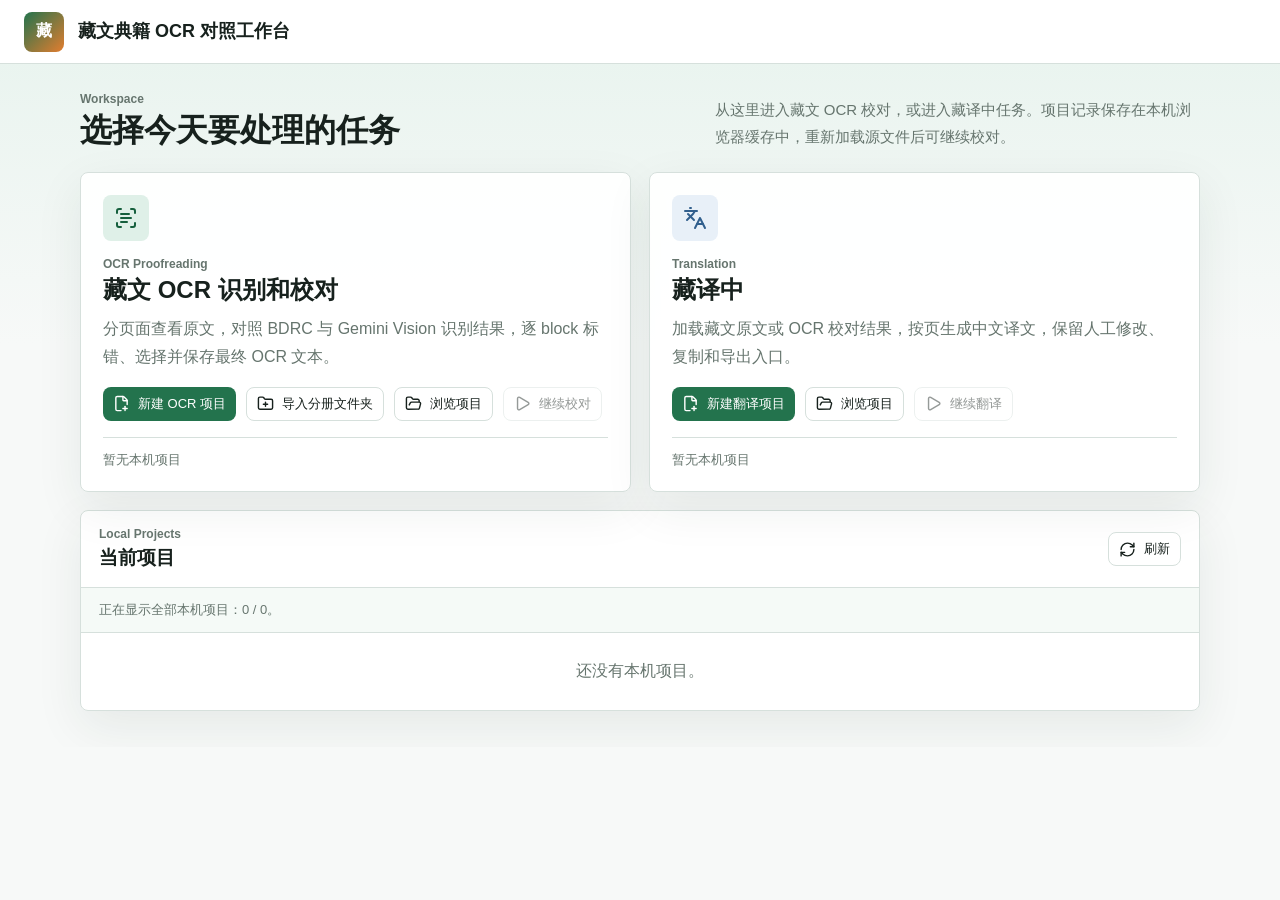
==== tibetan-proofreading-app/index.html @ 5367e70b "fix: bound legacy Tibetan row crops to exclude adjacent lines" ====
<!doctype html>
<html lang="zh-CN">
  <head>
    <meta charset="utf-8" />
    <meta name="viewport" content="width=device-width, initial-scale=1" />
    <meta http-equiv="Cache-Control" content="no-store, no-cache, must-revalidate" />
    <meta http-equiv="Pragma" content="no-cache" />
    <meta http-equiv="Expires" content="0" />
    <title>藏文典籍 OCR 对照工作台</title>
    <link rel="stylesheet" href="./styles.css?v=20261007-row-bound-v25" />
    <script src="./vendor/pdf.min.js" defer></script>
    <script src="./vendor/lucide.min.js" defer></script>
    <script src="./app.js?v=20261007-row-bound-v25" defer></script>
  </head>
  <body>
    <main class="app-shell ocr-only-mode ai-only-mode">
      <header class="topbar">
        <div class="brand">
          <span class="brand-mark">藏</span>
          <div>
            <h1>藏文典籍 OCR 对照工作台</h1>
          </div>
        </div>
        <div class="project-actions" aria-label="项目操作">
          <button id="homeButton" class="ghost-button compact workbench-only-action" type="button">
            <i data-lucide="layout-dashboard"></i>
            <span>主页</span>
          </button>
          <button id="newProjectButton" class="ghost-button compact workbench-only-action" type="button">
            <i data-lucide="file-plus-2"></i>
            <span>新建项目</span>
          </button>
          <button id="deleteProjectButton" class="ghost-button compact danger-action workbench-only-action" type="button">
            <i data-lucide="trash-2"></i>
            <span>删除项目</span>
          </button>
        </div>
      </header>

      <section class="control-band hidden-config-band" aria-label="OCR 和分页控制" hidden>
        <div class="control-group wide">
          <label for="endpointInput">BDRC OCR 接口</label>
          <input id="endpointInput" type="url" value="http://127.0.0.1:18090/ocr" spellcheck="false" />
        </div>
        <div class="control-group wide">
          <label for="aiOcrEndpointInput">Gemini Vision OCR 接口</label>
          <input id="aiOcrEndpointInput" type="url" value="http://127.0.0.1:18092/ocr" spellcheck="false" />
        </div>
        <div class="control-group wide translation-feature">
          <label for="translateEndpointInput">藏译汉接口</label>
          <input id="translateEndpointInput" type="url" value="http://127.0.0.1:18091/translate" spellcheck="false" />
        </div>
        <div class="control-group">
          <label for="dpiInput">OCR 图片 DPI</label>
          <select id="dpiInput">
            <option value="200">200</option>
            <option value="260" selected>260</option>
            <option value="300">300</option>
            <option value="360">360</option>
          </select>
        </div>
        <div class="control-group">
          <label for="pageInput">页码</label>
          <div class="stepper">
            <button id="prevButton" class="icon-button" type="button" aria-label="上一页">
              <i data-lucide="chevron-left"></i>
            </button>
            <input id="pageInput" type="number" min="1" value="1" />
            <span id="pageTotal">/ 0</span>
            <button id="nextButton" class="icon-button" type="button" aria-label="下一页">
              <i data-lucide="chevron-right"></i>
            </button>
          </div>
        </div>
        <div class="control-group">
          <label for="zoomInput">显示比例</label>
          <select id="zoomInput">
            <option value="fit" selected>适应宽度</option>
            <option value="1">100%</option>
            <option value="1.25">125%</option>
            <option value="1.5">150%</option>
            <option value="2">200%</option>
          </select>
        </div>
      </section>

      <section id="statusBar" class="status-bar is-hidden" role="status" hidden></section>

      <section id="homeView" class="home-view" aria-label="工作台主页">
        <div class="home-hero">
          <div>
            <span class="eyebrow">Workspace</span>
            <h2>选择今天要处理的任务</h2>
          </div>
          <p>从这里进入藏文 OCR 校对，或进入藏译中任务。项目记录保存在本机浏览器缓存中，重新加载源文件后可继续校对。</p>
        </div>

        <div class="home-entry-grid">
          <article class="home-entry-card" data-workflow-card="ocr">
            <div class="home-entry-icon">
              <i data-lucide="scan-text"></i>
            </div>
            <div class="home-entry-body">
              <span class="eyebrow">OCR Proofreading</span>
              <h3>藏文 OCR 识别和校对</h3>
              <p>分页面查看原文，对照 BDRC 与 Gemini Vision 识别结果，逐 block 标错、选择并保存最终 OCR 文本。</p>
            </div>
            <div class="home-entry-actions">
              <button id="homeNewOcrProjectButton" class="primary-button compact" type="button">
                <i data-lucide="file-plus-2"></i>
                <span>新建 OCR 项目</span>
              </button>
              <button id="homeNewOcrFolderProjectButton" class="ghost-button compact" type="button">
                <i data-lucide="folder-plus"></i>
                <span>导入分册文件夹</span>
              </button>
              <button id="homeBrowseOcrProjectsButton" class="ghost-button compact" type="button">
                <i data-lucide="folder-open"></i>
                <span>浏览项目</span>
              </button>
              <button id="homeContinueOcrTaskButton" class="ghost-button compact" type="button">
                <i data-lucide="play"></i>
                <span>继续校对</span>
              </button>
            </div>
            <div class="home-entry-stats" id="homeOcrStats">暂无项目</div>
          </article>

          <article class="home-entry-card" data-workflow-card="translation">
            <div class="home-entry-icon is-translation">
              <i data-lucide="languages"></i>
            </div>
            <div class="home-entry-body">
              <span class="eyebrow">Translation</span>
              <h3>藏译中</h3>
              <p>加载藏文原文或 OCR 校对结果，按页生成中文译文，保留人工修改、复制和导出入口。</p>
            </div>
            <div class="home-entry-actions">
              <button id="homeNewTranslationProjectButton" class="primary-button compact" type="button">
                <i data-lucide="file-plus-2"></i>
                <span>新建翻译项目</span>
              </button>
              <button id="homeBrowseTranslationProjectsButton" class="ghost-button compact" type="button">
                <i data-lucide="folder-open"></i>
                <span>浏览项目</span>
              </button>
              <button id="homeContinueTranslationTaskButton" class="ghost-button compact" type="button">
                <i data-lucide="play"></i>
                <span>继续翻译</span>
              </button>
            </div>
            <div class="home-entry-stats" id="homeTranslationStats">暂无项目</div>
          </article>
        </div>

        <section class="home-projects" aria-label="当前项目">
          <div class="home-section-header">
            <div>
              <span class="eyebrow">Local Projects</span>
              <h3>当前项目</h3>
            </div>
            <button id="homeRefreshProjectsButton" class="ghost-button compact" type="button">
              <i data-lucide="refresh-cw"></i>
              <span>刷新</span>
            </button>
          </div>
          <div id="homeProjectList" class="home-project-list"></div>
        </section>
      </section>

      <section id="workbenchView" class="workspace ocr-only-mode" aria-label="原文与 OCR 对照区" hidden>
        <section class="viewer-pane" aria-label="原文单页显示">
          <div class="pane-header viewer-pane-header">
            <div class="viewer-title-block">
              <span class="eyebrow">原文单页</span>
              <h2 id="sourceTitle">未载入文件</h2>
              <button id="fileLoadButton" class="file-button compact viewer-file-button" type="button">
                <i data-lucide="upload"></i>
                <span>加载文件</span>
              </button>
              <input
                id="fileInput"
                type="file"
                accept=".pdf,.docx,.md,.markdown,.txt,application/pdf,application/vnd.openxmlformats-officedocument.wordprocessingml.document,text/markdown,text/plain,image/*"
              />
              <input
                id="folderInput"
                type="file"
                accept=".pdf,application/pdf"
                webkitdirectory
                directory
                multiple
              />
            </div>
            <div class="viewer-header-actions">
              <div class="viewer-page-stepper" aria-label="页面导航">
                <button id="viewerFirstPageButton" class="icon-button compact page-jump-button" type="button" aria-label="第一页" title="第一页">
                  <i data-lucide="skip-back"></i>
                </button>
                <button id="viewerPrevPageButton" class="icon-button compact page-jump-button" type="button" aria-label="上一页" title="上一页">
                  <i data-lucide="chevron-left"></i>
                </button>
                <input id="viewerPageInput" class="viewer-page-input" type="number" min="1" value="1" aria-label="当前页码" />
                <span id="renderMeta" class="viewer-page-total">/ 0</span>
                <button id="viewerNextPageButton" class="icon-button compact page-jump-button" type="button" aria-label="下一页" title="下一页">
                  <i data-lucide="chevron-right"></i>
                </button>
                <button id="viewerLastPageButton" class="icon-button compact page-jump-button" type="button" aria-label="最后一页" title="最后一页">
                  <i data-lucide="skip-forward"></i>
                </button>
              </div>
              <div class="viewer-page-stepper" aria-label="原文缩放">
                <button id="viewerZoomOutButton" class="icon-button compact" type="button" aria-label="缩小原文" title="缩小原文">
                  <i data-lucide="zoom-out"></i>
                </button>
                <span id="viewerZoomLabel" class="viewer-page-total">100%</span>
                <button id="viewerZoomInButton" class="icon-button compact" type="button" aria-label="放大原文" title="放大原文">
                  <i data-lucide="zoom-in"></i>
                </button>
              </div>
              <div id="thumbnailList" hidden></div>
            </div>
            <button class="pane-collapse-button" type="button" data-collapse-pane="viewer" aria-label="折叠原文栏" title="折叠原文栏">
              <i data-lucide="panel-left-close"></i>
            </button>
          </div>
          <div id="pageViewport" class="page-viewport">
            <canvas id="pdfCanvas"></canvas>
            <img id="imagePage" alt="上传图片原文" />
            <div id="sourceBlockOverlay" class="source-block-overlay" aria-hidden="true"></div>
            <div id="sourceLineHighlight" class="source-line-highlight" aria-hidden="true"></div>
            <div id="emptyState" class="empty-state">
              <i data-lucide="file-search"></i>
              <p>上传藏文 PDF 后，这里显示当前单页原文。</p>
            </div>
          </div>
        </section>

        <div class="pane-resizer" data-resizer="viewer-ocr" aria-hidden="true"></div>

        <section class="ocr-pane" aria-label="Gemini Vision OCR 结果">
          <div class="pane-header">
            <div>
              <span id="ocrPaneEyebrow" class="eyebrow">Gemini Vision OCR 结果</span>
              <h2 id="ocrTitle">等待识别</h2>
            </div>
            <div id="ocrMeta" class="meta-pill">未识别</div>
            <button class="pane-collapse-button" type="button" data-collapse-pane="ocr" aria-label="折叠 Gemini Vision OCR 栏" title="折叠 Gemini Vision OCR 栏">
              <i data-lucide="panel-left-close"></i>
            </button>
          </div>

          <div class="ocr-toolbar">
            <button id="ocrButton" class="primary-button compact" type="button">
              <i data-lucide="scan-text"></i>
              <span>识别</span>
            </button>
            <label class="ocr-profile-control" for="ocrModeSelect">
              <span>引擎</span>
              <select id="ocrModeSelect" aria-label="OCR 识别引擎">
                <option value="bdrc" selected>BDRC</option>
                <option value="ai">Gemini Vision（逐行）</option>
              </select>
            </label>
            <button id="batchOcrButton" class="ghost-button compact" type="button" disabled>批量识别剩余页</button>
            <button id="cancelBatchOcrButton" class="ghost-button compact" type="button" hidden>停止批量</button>
            <label class="ocr-profile-control" for="ocrProfileSelect">
              <span>资料类型</span>
              <select id="ocrProfileSelect" aria-label="藏文资料类型">
                <option value="handwritten">手写体</option>
                <option value="traditional" selected>传统经书印刷版式</option>
                <option value="modern">现代印刷版式</option>
              </select>
            </label>
            <button id="copyButton" class="ghost-button compact quiet-action" type="button" aria-label="复制 OCR 文本" title="复制 OCR 文本">
              <i data-lucide="copy"></i>
              <span>复制</span>
            </button>
            <button id="downloadTextButton" class="ghost-button compact" type="button" aria-label="下载 Markdown 校对结果" title="下载 Markdown 校对结果">
              <i data-lucide="file-down"></i>
              <span>Markdown</span>
            </button>
            <div class="font-size-controls" role="group" aria-label="OCR 与校对字体大小">
              <button
                id="decreaseOcrFontButton"
                class="icon-button compact font-size-button"
                type="button"
                aria-label="减小 OCR 与校对字体"
                title="减小 OCR 与校对字体"
              >
                <span class="font-size-glyph" aria-hidden="true">A</span>
                <i data-lucide="minus"></i>
              </button>
              <button
                id="increaseOcrFontButton"
                class="icon-button compact font-size-button"
                type="button"
                aria-label="增大 OCR 与校对字体"
                title="增大 OCR 与校对字体"
              >
                <span class="font-size-glyph" aria-hidden="true">A</span>
                <i data-lucide="plus"></i>
              </button>
            </div>
            <div id="ocrViewSwitch" class="view-switch" role="group" aria-label="OCR 结果显示方式">
              <button id="proofreadViewButton" class="view-switch-button" type="button">校对</button>
              <button id="compareViewButton" class="view-switch-button" type="button">对照</button>
              <button id="lineViewButton" class="view-switch-button active" type="button">逐行</button>
              <button id="textViewButton" class="view-switch-button" type="button">文本</button>
            </div>
          </div>

          <div id="batchOcrProgress" class="review-feedback" role="status" aria-live="polite"></div>
          <div id="ocrLineCompare" class="ocr-line-compare" aria-label="Gemini Vision OCR 逐行校对"></div>

          <textarea
            id="ocrText"
            class="is-hidden"
            spellcheck="false"
            placeholder="可编辑 PDF/Word 会优先显示直接提取的文本；扫描件可点击“识别”调用 OCR，也可以直接粘贴外部结果校对。"
          ></textarea>

          <div class="result-summary">
            <div>
              <span class="summary-label">当前页字数</span>
              <strong id="charCount">0</strong>
            </div>
            <div>
              <span class="summary-label">已提取/识别页</span>
              <strong id="recognizedCount">0</strong>
            </div>
          </div>
        </section>

        <div class="pane-resizer" data-resizer="ocr-ai" aria-hidden="true"></div>

        <section class="ai-ocr-pane" aria-label="Gemini Vision OCR 结果">
          <div class="pane-header">
            <div>
              <span class="eyebrow">Gemini Vision OCR 结果</span>
              <h2 id="aiOcrTitle">等待智能识别</h2>
            </div>
            <div id="aiOcrMeta" class="meta-pill">未返回</div>
            <button class="pane-collapse-button" type="button" data-collapse-pane="ai" aria-label="折叠 Gemini Vision 栏" title="折叠 Gemini Vision 栏">
              <i data-lucide="panel-left-close"></i>
            </button>
          </div>

          <div class="ocr-toolbar">
            <button id="copyAiButton" class="ghost-button compact quiet-action" type="button" aria-label="复制 Gemini Vision OCR 文本" title="复制 Gemini Vision OCR 文本">
              <i data-lucide="copy"></i>
              <span>复制</span>
            </button>
            <button id="downloadAiTextButton" class="ghost-button compact quiet-action" type="button" aria-label="导出全部 Gemini Vision OCR 文本" title="导出全部 Gemini Vision OCR 文本">
              <i data-lucide="download"></i>
              <span>导出全部</span>
            </button>
          </div>

          <div id="aiOcrLineCompare" class="ocr-line-compare ai-ocr-line-compare" aria-label="Gemini Vision OCR 逐行结果"></div>

          <div class="result-summary">
            <div>
              <span class="summary-label">当前页字数</span>
              <strong id="aiCharCount">0</strong>
            </div>
            <div>
              <span class="summary-label">AI 返回行数</span>
              <strong id="aiLineCount">0</strong>
            </div>
          </div>
        </section>

        <div class="pane-resizer pane-resizer-toggle translation-feature" data-resizer="ai-translation">
          <button
            id="toggleTranslationPaneButton"
            class="translation-toggle"
            type="button"
            aria-label="展开藏译汉结果栏"
            aria-expanded="false"
          >
            <i data-lucide="panel-right-open"></i>
            <span>译</span>
          </button>
        </div>

        <section class="translation-pane translation-feature" aria-label="藏译汉结果">
          <div class="pane-header">
            <div>
              <span class="eyebrow">藏译汉结果</span>
              <h2 id="translationTitle">等待翻译</h2>
            </div>
            <div id="translationMeta" class="meta-pill">未翻译</div>
          </div>

          <div class="translation-role-toolbar">
            <label for="translationRoleSelect">角色</label>
            <select id="translationRoleSelect" aria-label="翻译角色"></select>
            <button id="manageRolesButton" class="ghost-button compact quiet-action" type="button" aria-label="角色管理" title="角色管理">
              <i data-lucide="settings-2"></i>
              <span>角色管理</span>
            </button>
            <span id="translationRoleModel" class="meta-pill role-model-pill">模型：默认</span>
          </div>

          <div class="ocr-toolbar">
            <button id="translateButton" class="primary-button compact" type="button">
              <i data-lucide="languages"></i>
              <span>翻译</span>
            </button>
            <button id="checkTranslateButton" class="ghost-button compact quiet-action" type="button" aria-label="检查翻译服务" title="检查翻译服务">
              <i data-lucide="plug-zap"></i>
              <span>检查翻译</span>
            </button>
            <button id="copyTranslationButton" class="ghost-button compact quiet-action" type="button" aria-label="复制译文" title="复制译文">
              <i data-lucide="copy"></i>
              <span>复制</span>
            </button>
            <button id="clearTranslationButton" class="ghost-button compact quiet-action" type="button" aria-label="清空本页译文" title="清空本页译文">
              <i data-lucide="eraser"></i>
              <span>清空本页</span>
            </button>
            <button id="downloadTranslationButton" class="ghost-button compact quiet-action" type="button" aria-label="导出全部译文" title="导出全部译文">
              <i data-lucide="download"></i>
              <span>导出全部</span>
            </button>
          </div>

          <textarea
            id="translationText"
            spellcheck="false"
            placeholder="点击“翻译”后，会优先使用 PDF/Word 文本层；没有可提取文本时再使用 OCR 或人工校对文本。"
          ></textarea>

          <div class="result-summary">
            <div>
              <span class="summary-label">当前页中文字数</span>
              <strong id="translationCharCount">0</strong>
            </div>
            <div>
              <span class="summary-label">已翻译页</span>
              <strong id="translatedCount">0</strong>
            </div>
          </div>
        </section>
      </section>
    </main>

    <div id="roleManagerModal" class="modal-backdrop is-hidden" role="dialog" aria-modal="true" aria-labelledby="roleManagerTitle">
      <section class="role-modal">
        <header class="role-modal-header">
          <div>
            <span class="eyebrow">Prompt Role</span>
            <h2 id="roleManagerTitle">翻译角色管理</h2>
          </div>
          <button id="closeRoleManagerButton" class="icon-button compact" type="button" aria-label="关闭角色管理">
            <i data-lucide="x"></i>
          </button>
        </header>

        <div class="role-modal-body">
          <aside class="role-list-panel">
            <button id="newRoleButton" class="ghost-button compact full-width" type="button">
              <i data-lucide="plus"></i>
              <span>新建角色</span>
            </button>
            <div id="roleList" class="role-list" aria-label="翻译角色列表"></div>
          </aside>

          <form id="roleForm" class="role-form">
            <div class="form-grid">
              <label>
                显示名称
                <input id="roleNameInput" type="text" placeholder="例：学术直译" />
              </label>
              <label>
                标识符
                <input id="roleIdInput" type="text" placeholder="保存时自动生成" />
              </label>
              <label>
                源语言
                <select id="roleSourceLangInput">
                  <option value="bo">藏文</option>
                  <option value="zh">中文</option>
                  <option value="en">English</option>
                  <option value="sa">Sanskrit</option>
                </select>
              </label>
              <label>
                目标语言
                <select id="roleTargetLangInput">
                  <option value="zh">中文</option>
                  <option value="en">English</option>
                  <option value="bo">藏文</option>
                  <option value="sa">Sanskrit</option>
                </select>
              </label>
              <label class="wide-field">
                模型
                <input id="roleModelInput" type="text" placeholder="local:qwen3.6-27b:latest" />
              </label>
              <label>
                temperature
                <input id="roleTemperatureInput" type="number" min="0" max="2" step="0.1" />
              </label>
              <label>
                max_tokens
                <input id="roleMaxTokensInput" type="number" min="256" max="16000" step="256" />
              </label>
            </div>

            <label class="prompt-field">
              译笔总旨 / system prompt
              <textarea id="roleSystemPromptInput" spellcheck="false"></textarea>
            </label>
            <label class="prompt-field">
              用户提示词模板 / user prompt template
              <textarea id="roleUserPromptTemplateInput" spellcheck="false"></textarea>
              <span class="field-hint">可用变量：{source_text}、{source_lang}、{target_lang}、{page}、{source_name}</span>
            </label>

            <footer class="role-modal-actions">
              <button id="deleteRoleButton" class="ghost-button compact" type="button">删除自定义角色</button>
              <button id="resetRolesButton" class="ghost-button compact" type="button">重置自定义角色</button>
              <button id="saveRoleButton" class="primary-button compact" type="submit">保存角色</button>
            </footer>
          </form>
        </div>
      </section>
    </div>
  </body>
</html>
---- tibetan-proofreading-app/styles.css ----
:root {
  --ocr-font-size: 22px;
  --proofread-ocr-font-size: 22px;
  color-scheme: light;
  --bg: #f7f9f8;
  --surface: #ffffff;
  --surface-soft: #eef5f2;
  --ink: #17211d;
  --muted: #66756e;
  --line: #d6e0dc;
  --line-strong: #9eb8ad;
  --green: #23734d;
  --green-deep: #155f3d;
  --green-soft: #dff0e8;
  --blue: #315f8d;
  --amber: #a9691f;
  --danger: #9a3e35;
  --shadow: 0 16px 48px rgba(20, 45, 36, 0.08);
  font-family: Inter, "Noto Sans SC", "PingFang SC", "Hiragino Sans GB", Arial, sans-serif;
}

* {
  box-sizing: border-box;
}

[hidden] {
  display: none !important;
}

html {
  width: 100%;
  height: 100%;
  background: var(--bg);
}

body {
  height: 100vh;
  width: 100%;
  min-width: 1120px;
  margin: 0;
  overflow: auto hidden;
  color: var(--ink);
  background: var(--bg);
}

button,
input,
select,
textarea {
  font: inherit;
}

button {
  border: 0;
}

.app-shell {
  height: 100vh;
  width: 100%;
  display: grid;
  grid-template-rows: auto auto auto 1fr;
  overflow: hidden;
}

.translation-feature {
  display: none !important;
}

.app-shell.translation-workflow .control-group.translation-feature {
  display: block !important;
}

.app-shell.translation-workflow .pane-resizer-toggle.translation-feature {
  display: flex !important;
}

.app-shell.translation-workflow .translation-pane.translation-feature {
  display: grid !important;
}

.topbar {
  min-height: 64px;
  padding: 10px 24px;
  display: flex;
  align-items: center;
  justify-content: space-between;
  gap: 24px;
  border-bottom: 1px solid var(--line);
  background: rgba(255, 255, 255, 0.92);
  backdrop-filter: blur(12px);
}

.brand {
  display: flex;
  align-items: center;
  gap: 14px;
  min-width: 0;
}

.brand-mark {
  width: 40px;
  height: 40px;
  display: grid;
  place-items: center;
  border-radius: 8px;
  color: #fff;
  font-weight: 800;
  background: linear-gradient(135deg, var(--green), #e27d2f);
}

.brand h1 {
  margin: 0;
  font-size: 18px;
  line-height: 1.25;
  letter-spacing: 0;
}

.project-actions {
  display: flex;
  align-items: center;
  justify-content: flex-end;
  gap: 10px;
  flex: 0 0 auto;
}

.app-shell.home-mode .workbench-only-action {
  display: none;
}

.home-view {
  min-height: 0;
  padding: 28px 32px 36px;
  overflow: auto;
  background:
    linear-gradient(180deg, rgba(223, 240, 232, 0.54), rgba(247, 249, 248, 0) 280px),
    var(--bg);
}

.home-hero {
  max-width: 1120px;
  margin: 0 auto 22px;
  display: grid;
  grid-template-columns: minmax(0, 0.9fr) minmax(280px, 0.72fr);
  gap: 28px;
  align-items: end;
}

.home-hero h2 {
  margin: 6px 0 0;
  font-size: 32px;
  line-height: 1.18;
  letter-spacing: 0;
}

.home-hero p {
  margin: 0;
  color: var(--muted);
  font-size: 15px;
  line-height: 1.75;
}

.home-entry-grid {
  max-width: 1120px;
  margin: 0 auto;
  display: grid;
  grid-template-columns: repeat(2, minmax(0, 1fr));
  gap: 18px;
}

.home-entry-card {
  min-height: 280px;
  padding: 22px;
  display: grid;
  grid-template-rows: auto 1fr auto auto;
  gap: 16px;
  border: 1px solid var(--line);
  border-radius: 8px;
  background: rgba(255, 255, 255, 0.96);
  box-shadow: var(--shadow);
}

.home-entry-icon {
  width: 46px;
  height: 46px;
  display: grid;
  place-items: center;
  border-radius: 8px;
  color: var(--green-deep);
  background: var(--green-soft);
}

.home-entry-icon.is-translation {
  color: var(--blue);
  background: #e8f0f8;
}

.home-entry-icon .lucide {
  width: 24px;
  height: 24px;
}

.home-entry-body h3 {
  margin: 4px 0 10px;
  font-size: 24px;
  line-height: 1.24;
  letter-spacing: 0;
}

.home-entry-body p {
  margin: 0;
  color: var(--muted);
  line-height: 1.75;
}

.home-entry-actions {
  display: flex;
  flex-wrap: wrap;
  gap: 10px;
  align-items: center;
}

.home-entry-stats {
  min-height: 30px;
  padding-top: 12px;
  color: var(--muted);
  border-top: 1px solid var(--line);
  font-size: 13px;
  line-height: 1.5;
}

.home-projects {
  max-width: 1120px;
  margin: 18px auto 0;
  border: 1px solid var(--line);
  border-radius: 8px;
  overflow: hidden;
  background: rgba(255, 255, 255, 0.96);
  box-shadow: var(--shadow);
}

.home-section-header {
  min-height: 74px;
  padding: 16px 18px;
  display: flex;
  align-items: center;
  justify-content: space-between;
  gap: 16px;
  border-bottom: 1px solid var(--line);
}

.home-section-header h3 {
  margin: 3px 0 0;
  font-size: 19px;
  letter-spacing: 0;
}

.home-project-list {
  display: grid;
  grid-template-columns: repeat(2, minmax(0, 1fr));
  gap: 0;
}

.home-project-filter-summary {
  grid-column: 1 / -1;
  padding: 12px 18px;
  color: var(--muted);
  font-size: 13px;
  line-height: 1.5;
  background: #f5faf7;
  border-bottom: 1px solid var(--line);
}

.home-project-empty {
  grid-column: 1 / -1;
  padding: 28px 18px;
  color: var(--muted);
  text-align: center;
}

.home-project-card {
  min-width: 0;
  padding: 16px 18px;
  display: grid;
  gap: 12px;
  border-bottom: 1px solid var(--line);
}

.home-project-card:nth-child(odd) {
  border-right: 1px solid var(--line);
}

.home-project-card h4 {
  margin: 0;
  font-size: 16px;
  line-height: 1.35;
  letter-spacing: 0;
  overflow-wrap: anywhere;
}

.home-project-title-row {
  min-width: 0;
  display: flex;
  align-items: flex-start;
  justify-content: space-between;
  gap: 10px;
}

.home-project-title-row h4 {
  flex: 1;
}

.home-project-delete {
  flex: 0 0 auto;
}

.home-project-delete-confirm {
  display: flex;
  align-items: center;
  flex-wrap: wrap;
  gap: 8px;
  min-height: 34px;
  padding: 8px 10px;
  border: 1px solid #e1bbb6;
  border-radius: 6px;
  background: #fff7f5;
  color: #7f2f28;
  font-size: 13px;
}

.home-project-delete-confirm[hidden] {
  display: none;
}

.home-project-meta,
.home-project-progress {
  display: flex;
  flex-wrap: wrap;
  gap: 8px;
  color: var(--muted);
  font-size: 12px;
}

.home-project-progress span,
.home-project-meta span {
  padding: 3px 8px;
  border: 1px solid var(--line);
  border-radius: 999px;
  background: #fbfcfb;
}

.home-project-actions {
  display: flex;
  flex-wrap: wrap;
  gap: 8px;
}

.home-folder-parts {
  max-height: 122px;
  overflow: auto;
  display: grid;
  gap: 6px;
  padding: 8px;
  border: 1px solid var(--line);
  border-radius: 8px;
  background: #f7fbf8;
  color: var(--muted);
  font-size: 12px;
  line-height: 1.45;
}

.home-folder-parts span {
  overflow: hidden;
  text-overflow: ellipsis;
  white-space: nowrap;
}

.danger-action {
  color: var(--danger);
  border-color: #e1bbb6;
}

.danger-action:hover {
  color: #7f2f28;
  border-color: #cf9a92;
  background: #fff1ee;
}

.actions,
.control-actions,
.pane-toolbar,
.ocr-toolbar {
  display: flex;
  align-items: center;
  gap: 10px;
}

.pane-toolbar,
.ocr-toolbar {
  flex-wrap: wrap;
}

.ocr-profile-control {
  display: inline-flex;
  align-items: center;
  gap: 6px;
  min-height: 34px;
  padding: 0 8px;
  border: 1px solid var(--line);
  border-radius: 8px;
  background: var(--surface);
  color: var(--muted);
  font-size: 12px;
}

.ocr-profile-control select {
  min-height: 30px;
  border: 0;
  background: transparent;
  color: var(--ink);
  font: inherit;
  cursor: pointer;
}

.ocr-profile-control select:focus {
  outline: 2px solid rgba(52, 121, 91, 0.25);
  outline-offset: 2px;
}

#fileInput,
#folderInput {
  position: absolute;
  width: 1px;
  height: 1px;
  overflow: hidden;
  clip: rect(0, 0, 0, 0);
}

.file-button,
.primary-button,
.ghost-button,
.icon-button {
  min-height: 38px;
  display: inline-flex;
  align-items: center;
  justify-content: center;
  gap: 8px;
  border-radius: 8px;
  cursor: pointer;
  white-space: nowrap;
  transition: transform 0.12s ease, border-color 0.12s ease, background 0.12s ease;
}

.file-button,
.primary-button {
  padding: 0 15px;
  color: #fff;
  background: var(--green);
}

.file-button:hover,
.primary-button:hover {
  background: var(--green-deep);
}

.ghost-button {
  padding: 0 13px;
  color: var(--ink);
  border: 1px solid var(--line);
  background: var(--surface);
}

.ghost-button:hover,
.icon-button:hover {
  border-color: var(--line-strong);
  background: var(--surface-soft);
}

.compact {
  min-height: 34px;
  padding: 0 10px;
  font-size: 13px;
}

.quiet-action {
  width: 34px;
  min-width: 34px;
  padding: 0;
  gap: 0;
}

.quiet-action span {
  position: absolute;
  width: 1px;
  height: 1px;
  overflow: hidden;
  clip: rect(0, 0, 0, 0);
  white-space: nowrap;
}

.quiet-action .lucide {
  width: 16px;
  height: 16px;
}

.icon-button {
  width: 34px;
  height: 34px;
  color: var(--ink);
  border: 1px solid var(--line);
  background: var(--surface);
}

button:active,
.file-button:active {
  transform: translateY(1px);
}

button:disabled {
  cursor: not-allowed;
  opacity: 0.45;
  transform: none;
}

.lucide {
  width: 17px;
  height: 17px;
  stroke-width: 2;
}

.control-band {
  padding: 14px 24px;
  display: grid;
  grid-template-columns: repeat(12, minmax(0, 1fr));
  gap: 12px;
  align-items: end;
  border-bottom: 1px solid var(--line);
  background: #fbfcfb;
}

.hidden-config-band {
  display: none !important;
}

.control-group {
  grid-column: span 2;
  min-width: 0;
}

.control-group.wide {
  grid-column: span 3;
}

.control-group label {
  display: block;
  margin: 0 0 6px;
  color: var(--muted);
  font-size: 12px;
  font-weight: 700;
}

.control-group input,
.control-group select {
  width: 100%;
  height: 38px;
  border: 1px solid var(--line);
  border-radius: 8px;
  color: var(--ink);
  background: var(--surface);
}

.control-group input {
  padding: 0 11px;
}

.control-group select {
  padding: 0 9px;
}

.stepper {
  height: 38px;
  display: grid;
  grid-template-columns: 34px 72px 58px 34px;
  align-items: center;
  gap: 8px;
}

#pageInput {
  text-align: center;
}

#pageTotal {
  color: var(--muted);
  font-size: 13px;
}

.status-bar {
  min-height: 40px;
  padding: 10px 24px;
  color: var(--muted);
  border-bottom: 1px solid var(--line);
  background: #f2f6f4;
  font-size: 13px;
}

.status-bar.is-hidden {
  display: none;
}

.status-bar.ok {
  color: var(--green-deep);
  background: var(--green-soft);
}

.status-bar.warn {
  color: var(--amber);
  background: #fff6e6;
}

.status-bar.error {
  color: var(--danger);
  background: #fff1ee;
}

.workspace {
  --viewer-min: 300px;
  --ocr-min: 240px;
  --ai-ocr-min: 240px;
  --viewer-width: 1.18fr;
  --proofread-viewer-width: 1.18fr;
  --ocr-width: 0.92fr;
  --ai-ocr-width: 0.92fr;
  --translation-width: 0px;
  width: 100%;
  max-width: none;
  min-height: 0;
  padding: 18px 24px 24px;
  display: grid;
  grid-template-columns:
    minmax(var(--viewer-min), var(--viewer-width))
    8px
    minmax(var(--ocr-min), var(--ocr-width))
    8px
    minmax(var(--ai-ocr-min), var(--ai-ocr-width));
  gap: 16px;
}

.workspace.ocr-only-mode,
.workspace.translation-collapsed {
  grid-template-columns:
    minmax(var(--viewer-min), var(--viewer-width))
    8px
    minmax(var(--ocr-min), var(--ocr-width))
    8px
    minmax(var(--ai-ocr-min), var(--ai-ocr-width));
}

.workspace.translation-enabled:not(.translation-collapsed):not(.ocr-only-mode) {
  grid-template-columns:
    minmax(var(--viewer-min), var(--viewer-width))
    8px
    minmax(var(--ocr-min), var(--ocr-width))
    8px
    minmax(var(--ai-ocr-min), var(--ai-ocr-width))
    8px
    minmax(280px, var(--translation-width));
}

.workspace.translation-workflow:not(.translation-collapsed):not(.ocr-only-mode) {
  grid-template-columns:
    minmax(var(--viewer-min), 1fr)
    minmax(360px, 1fr);
  align-items: stretch;
}

.workspace.translation-workflow .ocr-pane,
.workspace.translation-workflow .ai-ocr-pane,
.workspace.translation-workflow .pane-resizer[data-resizer="viewer-ocr"],
.workspace.translation-workflow .pane-resizer[data-resizer="ocr-ai"],
.workspace.translation-workflow .pane-resizer[data-resizer="ai-translation"] {
  display: none !important;
}

.workspace.translation-workflow .translation-pane {
  display: grid;
  grid-template-rows: auto auto auto minmax(0, 1fr) auto;
  min-width: 0;
  min-height: 0;
}

.workspace.translation-workflow .viewer-pane,
.workspace.translation-workflow .translation-pane {
  height: 100%;
}

.workspace.translation-workflow .translation-pane .pane-header {
  min-width: 0;
}

.workspace.translation-workflow .translation-role-toolbar {
  grid-template-columns: auto minmax(160px, 1fr) auto minmax(0, 180px);
}

.workspace.translation-workflow .translation-pane .ocr-toolbar {
  align-content: center;
}

.workspace.translation-workflow #translationText {
  display: block;
  width: 100%;
  height: 100%;
  min-width: 0;
  min-height: 0;
  overflow: auto;
  writing-mode: horizontal-tb;
}

.workspace.proofread-merged-view,
.workspace.proofread-merged-view.translation-collapsed,
.workspace.proofread-merged-view.ocr-only-mode {
  grid-template-columns:
    minmax(var(--viewer-min), var(--proofread-viewer-width))
    8px
    minmax(calc(var(--ocr-min) + var(--ai-ocr-min)), 1fr);
}

.workspace.proofread-merged-view .pane-resizer[data-resizer="ocr-ai"],
.workspace.proofread-merged-view .ai-ocr-pane {
  display: none;
}

.app-shell.ai-only-mode .ai-ocr-pane,
.app-shell.ai-only-mode .pane-resizer[data-resizer="ocr-ai"] {
  display: none !important;
}

.viewer-pane,
.ocr-pane,
.ai-ocr-pane,
.translation-pane {
  min-height: 0;
  border: 1px solid var(--line);
  border-radius: 8px;
  background: var(--surface);
  box-shadow: var(--shadow);
}

.pane-resizer {
  min-height: 0;
  position: relative;
  z-index: 4;
  width: 8px;
  touch-action: none;
  cursor: col-resize;
  border-radius: 999px;
  background: linear-gradient(180deg, rgba(35, 115, 77, 0.08), rgba(35, 115, 77, 0.2));
}

.pane-resizer::after {
  content: "";
  position: absolute;
  inset: 0 -8px;
  cursor: col-resize;
}

body.is-resizing-panes,
body.is-resizing-panes * {
  cursor: col-resize !important;
  user-select: none !important;
}

.pane-resizer::before {
  content: "";
  position: absolute;
  inset: 0;
  border-radius: inherit;
  opacity: 0;
  background: rgba(35, 115, 77, 0.14);
  transition: opacity 0.12s ease;
}

.pane-resizer:hover::before {
  opacity: 1;
}

.pane-resizer-toggle {
  display: grid;
  place-items: center;
}

.translation-toggle {
  width: 36px;
  min-height: 96px;
  padding: 8px 0;
  display: grid;
  place-items: center;
  gap: 6px;
  border: 1px solid var(--line);
  border-radius: 999px;
  color: var(--green-deep);
  background: rgba(255, 255, 255, 0.96);
  box-shadow: 0 10px 22px rgba(20, 45, 36, 0.08);
}

.translation-toggle span {
  font-size: 12px;
  font-weight: 800;
  letter-spacing: 0.08em;
  writing-mode: vertical-rl;
}

.workspace.translation-collapsed .translation-pane {
  display: none;
  opacity: 0;
  pointer-events: none;
  border-color: transparent;
  box-shadow: none;
}

.workspace.translation-collapsed .pane-resizer[data-resizer="ai-translation"] {
  display: none;
}

.page-strip {
  display: grid;
  grid-template-columns: 34px minmax(0, 1fr);
  min-height: 42px;
  overflow: hidden;
  border: 1px solid var(--line);
  border-radius: 8px;
  background: #f8fbf9;
}

.strip-header {
  padding: 4px 5px;
  display: grid;
  place-items: center;
  align-items: center;
  align-content: center;
  gap: 6px;
  color: var(--muted);
  border-right: 1px solid var(--line);
  font-weight: 700;
}

.strip-header span {
  font-size: 12px;
}

.thumbnail-list {
  min-height: 0;
  min-width: 0;
  padding: 5px;
  display: flex;
  gap: 5px;
  overflow: auto hidden;
}

.thumbnail-button {
  position: relative;
  width: 36px;
  min-width: 36px;
  height: 30px;
  margin: 0;
  padding: 0 6px;
  display: inline-grid;
  place-items: center;
  border: 1px solid var(--line);
  border-radius: 999px;
  color: var(--ink);
  background: #fff;
  cursor: pointer;
}

.thumbnail-button.active {
  border-color: var(--green);
  background: var(--green-soft);
}

.thumbnail-button.recognized::after {
  content: "";
  position: absolute;
  right: 4px;
  bottom: 4px;
  width: 5px;
  height: 5px;
  border-radius: 999px;
  background: var(--green-deep);
  color: var(--green-deep);
}

.thumbnail-button.direct-text::after {
  content: "";
  background: var(--blue);
}

.thumbnail-button.translated::after {
  content: "";
  color: var(--blue);
}

.thumbnail-button.recognized.translated::after {
  content: "";
}

.thumbnail-button.direct-text.translated::after {
  content: "";
}

.thumbnail-button span {
  color: var(--muted);
  font-size: 11px;
}

.thumbnail-placeholder {
  min-height: 0;
  display: grid;
  place-items: center;
  border: 1px dashed #d7e1dd;
  background: #f8faf9;
}

.thumbnail-button canvas,
.thumbnail-button img {
  width: 100%;
  max-height: 34px;
  height: auto;
  object-fit: contain;
  border: 1px solid #eef1ef;
  background: #fff;
}

.viewer-pane {
  display: grid;
  grid-template-rows: auto 1fr;
  overflow: hidden;
}

.ocr-pane,
.ai-ocr-pane,
.translation-pane {
  display: grid;
  grid-template-rows: auto auto 1fr;
  overflow: hidden;
}

.pane-header {
  min-height: 70px;
  padding: 14px 16px;
  display: flex;
  align-items: center;
  justify-content: space-between;
  gap: 16px;
  border-bottom: 1px solid var(--line);
}

.pane-header > div:first-child {
  min-width: 0;
}

.viewer-pane-header {
  align-items: center;
}

.viewer-title-block {
  flex: 0 1 220px;
  min-width: 150px;
  display: grid;
  align-content: center;
  justify-items: start;
  gap: 7px;
}

.viewer-file-button {
  min-height: 30px;
  padding: 0 11px;
  border-radius: 7px;
}

.viewer-header-actions {
  min-width: 0;
  flex: 1 1 auto;
  display: flex;
  align-items: center;
  justify-content: flex-end;
  gap: 12px;
}

.viewer-page-stepper {
  min-width: 0;
  display: inline-flex;
  align-items: center;
  justify-content: flex-end;
  gap: 7px;
}

.page-jump-button {
  width: 30px;
  min-width: 30px;
  height: 30px;
  border-radius: 7px;
  background: #f3f8ff;
}

.viewer-page-input {
  width: 68px;
  height: 30px;
  padding: 0 8px;
  font-size: 14px;
  border: 1px solid #cddbeb;
  border-radius: 7px;
  color: var(--ink);
  background: #f8fbff;
  text-align: center;
}

.viewer-page-total {
  min-width: 44px;
  color: var(--muted);
  font-size: 13px;
  font-variant-numeric: tabular-nums;
  font-weight: 700;
  white-space: nowrap;
}

.pane-collapse-button {
  width: 34px;
  min-width: 34px;
  height: 34px;
  display: inline-grid;
  place-items: center;
  border: 1px solid var(--line);
  border-radius: 8px;
  color: var(--muted);
  background: #fff;
  cursor: pointer;
}

.pane-collapse-button:hover {
  color: var(--green-deep);
  border-color: var(--line-strong);
}

.workspace.viewer-collapsed .viewer-pane > :not(.pane-header),
.workspace.ocr-collapsed .ocr-pane > :not(.pane-header),
.workspace.ai-collapsed .ai-ocr-pane > :not(.pane-header) {
  display: none;
}

.workspace.viewer-collapsed .viewer-pane .pane-header,
.workspace.ocr-collapsed .ocr-pane .pane-header,
.workspace.ai-collapsed .ai-ocr-pane .pane-header {
  min-height: 0;
  height: 100%;
  padding: 8px;
  display: grid;
  place-items: center;
  border-bottom: 0;
}

.workspace.viewer-collapsed .viewer-pane .pane-header > :not(.pane-collapse-button),
.workspace.ocr-collapsed .ocr-pane .pane-header > :not(.pane-collapse-button),
.workspace.ai-collapsed .ai-ocr-pane .pane-header > :not(.pane-collapse-button) {
  display: none;
}

.eyebrow {
  display: block;
  margin: 0 0 4px;
  color: var(--muted);
  font-size: 12px;
  font-weight: 800;
}

.pane-header h2 {
  max-width: 100%;
  margin: 0;
  overflow: hidden;
  text-overflow: ellipsis;
  white-space: nowrap;
  font-size: 16px;
  letter-spacing: 0;
}

.file-status {
  width: fit-content;
  max-width: 100%;
  margin-top: 8px;
  padding: 4px 8px;
  display: inline-flex;
  align-items: center;
  border: 1px solid var(--line);
  border-radius: 999px;
  overflow: hidden;
  text-overflow: ellipsis;
  white-space: nowrap;
  font-size: 12px;
  font-weight: 800;
}

.status-not-started {
  color: var(--muted);
  background: #fbfcfb;
}

.status-in-progress {
  color: var(--amber);
  border-color: #ecd3a9;
  background: #fff8e8;
}

.status-complete {
  color: var(--green-deep);
  border-color: #b9d9ca;
  background: var(--green-soft);
}

.meta-pill {
  min-width: 72px;
  padding: 6px 10px;
  border: 1px solid var(--line);
  border-radius: 999px;
  color: var(--muted);
  background: #fbfcfb;
  text-align: center;
  font-size: 12px;
  font-weight: 700;
}

.page-viewport {
  position: relative;
  min-height: 0;
  padding: 18px;
  overflow: auto;
  background:
    linear-gradient(45deg, #eef2ef 25%, transparent 25%),
    linear-gradient(-45deg, #eef2ef 25%, transparent 25%),
    linear-gradient(45deg, transparent 75%, #eef2ef 75%),
    linear-gradient(-45deg, transparent 75%, #eef2ef 75%);
  background-size: 24px 24px;
  background-position: 0 0, 0 12px, 12px -12px, -12px 0;
}

#pdfCanvas,
#imagePage {
  display: none;
  max-width: none;
  margin: 0 auto;
  border: 1px solid #cdd8d3;
  background: #fff;
  box-shadow: 0 8px 28px rgba(20, 45, 36, 0.16);
}

#imagePage {
  max-width: 100%;
}

.source-block-overlay {
  position: absolute;
  z-index: 12;
  inset: 0;
  pointer-events: none;
}

.source-sync-block {
  position: absolute;
  border: 1px solid rgba(35, 115, 77, 0.42);
  border-radius: 3px;
  background: rgba(35, 115, 77, 0.035);
  box-shadow: inset 0 0 0 1px rgba(255, 255, 255, 0.62);
}

.source-sync-block.has-ai {
  box-shadow:
    inset 0 0 0 1px rgba(47, 112, 194, 0.26),
    inset 0 0 0 999px rgba(47, 112, 194, 0.012);
}

.source-sync-block.has-difference {
  border-color: rgba(247, 144, 9, 0.7);
  border-style: dashed;
  background: rgba(247, 144, 9, 0.055);
}

.source-sync-block.is-estimated {
  border-style: dashed;
  border-color: rgba(224, 68, 56, 0.55);
  background: rgba(224, 68, 56, 0.055);
}

.source-sync-block.is-active {
  z-index: 14;
  border-color: transparent;
  background: transparent;
  box-shadow: none;
}

.source-line-highlight {
  position: absolute;
  z-index: 13;
  display: none;
  border: 2px solid #e04438;
  background: rgba(224, 68, 56, 0.12);
  box-shadow: 0 0 0 1px rgba(255, 255, 255, 0.85);
  pointer-events: none;
}

.source-line-highlight.is-visible {
  display: block;
}

.empty-state {
  position: absolute;
  inset: 0;
  display: grid;
  place-items: center;
  align-content: center;
  gap: 12px;
  color: var(--muted);
  text-align: center;
}

.empty-state .lucide {
  width: 38px;
  height: 38px;
}

.markdown-source-preview {
  width: min(88%, 720px);
  max-height: min(56vh, 620px);
  overflow: auto;
  margin: 4px auto 0;
  padding: 14px 16px;
  border: 1px solid var(--line);
  border-radius: 8px;
  background: rgba(255, 255, 255, 0.78);
  color: var(--ink);
  font-family: "Songti SC", "Noto Serif Tibetan", serif;
  font-size: 15px;
  line-height: 1.7;
  text-align: left;
  white-space: pre-wrap;
}

.ocr-pane,
.ai-ocr-pane,
.translation-pane {
  grid-template-rows: auto auto 1fr auto;
}

.translation-pane {
  grid-template-rows: auto auto auto 1fr auto;
}

.pane-toolbar,
.ocr-toolbar {
  min-height: 44px;
  padding: 6px 16px;
  gap: 6px;
  border-bottom: 1px solid var(--line);
}

.translation-role-toolbar {
  min-height: 44px;
  padding: 6px 16px;
  display: grid;
  grid-template-columns: auto minmax(150px, 1fr) auto minmax(92px, auto);
  gap: 8px;
  align-items: center;
  border-bottom: 1px solid var(--line);
  background: #fbfcfb;
}

.translation-role-toolbar label {
  color: var(--muted);
  font-size: 12px;
  font-weight: 800;
}

.translation-role-toolbar select {
  width: 100%;
  height: 32px;
  padding: 0 9px;
  border: 1px solid var(--line);
  border-radius: 7px;
  color: var(--ink);
  background: var(--surface);
}

.role-model-pill {
  min-width: 0;
  max-width: 180px;
  padding: 0;
  border: 0;
  background: transparent;
  overflow: hidden;
  text-overflow: ellipsis;
  white-space: nowrap;
  text-align: left;
  font-weight: 600;
}

#ocrText,
#translationText {
  width: 100%;
  min-height: 0;
  padding: 18px;
  resize: none;
  border: 0;
  border-bottom: 1px solid var(--line);
  color: #111b17;
  background: #fff;
  font-family: "Noto Serif Tibetan", "Kailasa", "Microsoft Himalaya", "Noto Sans Tibetan", serif;
  font-size: 22px;
  line-height: 1.85;
  letter-spacing: 0;
}

.is-hidden {
  display: none !important;
}

.view-switch {
  height: 32px;
  margin-left: auto;
  padding: 3px;
  display: inline-grid;
  grid-template-columns: repeat(4, auto);
  border: 1px solid var(--line);
  border-radius: 7px;
  background: #f3f6f4;
}

.font-size-controls {
  height: 32px;
  margin-left: auto;
  display: inline-flex;
  align-items: center;
  gap: 4px;
}

.font-size-controls + .view-switch {
  margin-left: 0;
}

.font-size-button {
  width: 36px;
  min-width: 36px;
  gap: 0;
}

.font-size-button .font-size-glyph {
  font-family: Inter, Arial, sans-serif;
  font-size: 14px;
  font-weight: 700;
  line-height: 1;
}

.font-size-button .lucide {
  width: 11px;
  height: 11px;
  margin-left: -1px;
  align-self: flex-start;
  margin-top: 7px;
}

.view-switch-button {
  min-width: 48px;
  padding: 0 8px;
  border-radius: 5px;
  color: var(--muted);
  background: transparent;
  cursor: pointer;
  font-size: 12px;
  font-weight: 700;
}

.view-switch-button.active {
  color: var(--green-deep);
  background: #fff;
  box-shadow: 0 1px 3px rgba(20, 45, 36, 0.14);
}

.ocr-line-compare {
  min-height: 0;
  overflow: auto;
  background: #edf0ee;
}

.ocr-source-compare {
  margin: 10px;
  overflow: hidden;
  border: 1px solid #cbd8d2;
  border-radius: 8px;
  background: #fff;
}

.ocr-source-compare-note {
  padding: 9px 12px;
  border-bottom: 1px solid #d8e2dd;
  color: #5f6f66;
  background: #f7faf8;
  font-size: 12px;
  font-weight: 700;
  line-height: 1.5;
}

.ocr-source-columns {
  display: grid;
  grid-template-columns: minmax(220px, 1fr) minmax(220px, 1fr);
  min-height: 280px;
}

.ocr-source-column {
  min-width: 0;
  display: grid;
  grid-template-rows: auto minmax(0, 1fr);
  border-right: 1px solid #cbd8d2;
}

.ocr-source-column:last-child {
  border-right: 0;
}

.ocr-source-column-header {
  min-height: 50px;
  padding: 9px 12px;
  display: grid;
  gap: 2px;
  border-bottom: 1px solid #cbd8d2;
  background: #f3f8f5;
  color: var(--green-deep);
  font-size: 12px;
  font-weight: 800;
}

.ocr-source-column.is-llm .ocr-source-column-header {
  background: #f4f7fc;
  color: #244f7a;
}

.ocr-source-column-header span {
  color: var(--muted);
  font-size: 11px;
  font-weight: 700;
}

.ocr-source-column-body {
  min-height: 0;
  overflow: auto;
  background: #fff;
}

.ocr-source-single-body {
  min-height: 100%;
}

.ocr-source-single-body .ocr-source-compare-cell {
  border-right: 0;
}

.ai-ocr-line-compare {
  background: #f1f4f8;
}

.ocr-source-column-row {
  display: grid;
  grid-template-columns: 40px minmax(0, 1fr);
  border-bottom: 1px solid #e0e7e3;
}

.ocr-source-column-row.has-line-review {
  grid-template-columns: 40px minmax(0, 1fr) auto;
}

.ocr-source-line-actions {
  padding: 8px;
  display: flex;
  align-items: flex-start;
  border-left: 1px solid #e0e7e3;
  background: #fff;
}

.openai-line-review { display: flex; flex-direction: column; gap: 6px; max-width: 360px; }
.provider-line-review { display: flex; flex-direction: column; gap: 5px; min-width: 0; max-width: 100%; }
.review-provider-controls { display: flex; gap: 6px; align-items: center; flex-wrap: wrap; }
.review-model-select { min-width: 120px; max-width: 210px; font-size: 12px; padding: 5px 7px; }
.review-feedback { font-size: 12px; white-space: normal; overflow-wrap: anywhere; color: #9b3828; }
.proofread-block-actions .provider-line-review { flex-basis: 100%; padding-top: 5px; border-top: 1px solid #e0e7e3; }
.ocr-source-line-actions { flex-direction: column; gap: 8px; max-width: 310px; }
@media (max-width: 1100px) {
  .ocr-source-column-row.has-line-review { grid-template-columns: 40px minmax(0, 1fr); }
  .ocr-source-line-actions { grid-column: 2; max-width: 100%; border-left: 0; border-top: 1px solid #e0e7e3; }
}
.openai-review-feedback { font-size: 12px; white-space: normal; overflow-wrap: anywhere; color: #9b3828; }
/* Independent review candidates use the same Tibetan typography and zoom as OCR editors. */
.openai-review-candidate {
  font-family: "Noto Serif Tibetan", "Kailasa", "Microsoft Himalaya", "Noto Sans Tibetan", serif;
  font-size: var(--proofread-ocr-font-size, var(--ocr-font-size));
  font-weight: 400;
  line-height: 1.45;
  letter-spacing: 0;
  color: #101814;
  white-space: pre-wrap;
  word-break: break-word;
  overflow-wrap: anywhere;
  padding: 6px;
  background: #f0f6ff;
}

.ocr-source-line-actions .proofread-ai-review-button {
  min-height: 30px;
  padding: 0 8px;
  color: #245989;
  border-color: #c9dff2;
  background: #f5faff;
  font-size: 11px;
}

.ocr-source-column-row:last-child {
  border-bottom: 0;
}

.ocr-source-column-row.has-difference {
  background: #fffaf1;
}

.ocr-source-column-row.is-locatable {
  cursor: pointer;
}

.ocr-source-column-row.is-active {
  box-shadow: inset 3px 0 0 var(--green);
  background: #f3faf6;
}

.ocr-source-column-row.is-empty {
  min-height: 72px;
}

.ocr-source-column-row.is-error {
  background: #fff1f0;
}

.ocr-source-compare-number {
  padding: 12px 6px;
  border-right: 1px solid #d8e2dd;
  color: #7d8a84;
  background: #f7faf8;
  text-align: center;
  font-size: 11px;
  font-variant-numeric: tabular-nums;
  font-weight: 800;
}

.ocr-source-compare-cell {
  min-height: 46px;
  padding: 10px 12px;
  border-right: 1px solid #e0e7e3;
  color: #101814;
  font-family: "Noto Serif Tibetan", "Kailasa", "Microsoft Himalaya", "Noto Sans Tibetan", serif;
  font-size: calc(var(--ocr-font-size) - 2px);
  line-height: 1.5;
  letter-spacing: 0;
  white-space: pre-wrap;
  word-break: break-word;
}

.ocr-source-compare-cell.is-empty::before {
  content: "未返回";
  color: var(--muted);
  font-family: Inter, Arial, sans-serif;
  font-size: 12px;
  font-weight: 700;
}

.ocr-source-compare-cell.is-error {
  color: #b42318;
  font-family: Inter, "Noto Sans SC", Arial, sans-serif;
  font-size: 12px;
  font-weight: 800;
  line-height: 1.55;
}

.proofread-block-list {
  display: block;
  align-content: start;
  padding: 10px;
  background: #eef3f0;
}

.proofread-block-card {
  width: 100%;
  min-height: 0;
  margin: 0 0 10px;
  display: block;
  overflow: visible;
  border: 1px solid #cbd8d2;
  border-radius: 8px;
  background: #fff;
  box-shadow: 0 8px 20px rgba(20, 45, 36, 0.06);
}

.proofread-block-card.is-active {
  border-color: var(--green);
  box-shadow: 0 0 0 2px rgba(35, 115, 77, 0.12);
}

.proofread-save-button {
  min-width: 72px;
  height: 30px;
  padding: 0 10px;
  gap: 5px;
  border-color: var(--green);
  color: #fff;
  background: var(--green);
  font-size: 12px;
  font-weight: 800;
}

.proofread-save-button.is-saved::after {
  content: " · 已保存";
}

.proofread-options {
  padding: 7px 10px;
  display: flex;
  flex-wrap: wrap;
  align-items: center;
  gap: 6px;
  border-top: 1px solid #e0e7e3;
  background: #fbfcfb;
}

.proofread-block-actions {
  justify-content: flex-end;
}

.proofread-block-actions button {
  display: inline-flex;
  align-items: center;
  justify-content: center;
  box-sizing: border-box;
  line-height: 1;
  text-align: center;
  vertical-align: middle;
  white-space: nowrap;
}

.proofread-block-actions button .lucide {
  display: block;
  flex: 0 0 auto;
}

.proofread-choice-select-control {
  height: 30px;
  padding: 0 6px 0 8px;
  display: inline-flex;
  align-items: center;
  gap: 6px;
  border: 1px solid #cfe0d8;
  border-radius: 7px;
  color: var(--muted);
  background: #fff;
  font-size: 12px;
  font-weight: 800;
}

.proofread-choice-select {
  height: 24px;
  max-width: 104px;
  border: 0;
  color: var(--green-deep);
  background: transparent;
  font: inherit;
  outline: none;
}

.proofread-inline-action-group {
  height: 30px;
  display: inline-flex;
  align-items: center;
  border: 1px solid #f3b5ad;
  border-radius: 7px;
  overflow: hidden;
  background: #fff5f3;
}

.proofread-shared-error-button {
  height: 30px;
  min-width: 58px;
  padding: 0 8px;
  border: 0;
  border-radius: 0;
  color: #b42318;
  background: #fff5f3;
}

.proofread-clear-shared-error-button {
  width: 32px;
  min-width: 32px;
  height: 30px;
  padding: 0;
  border: 0;
  border-left: 1px solid #f7c8c1;
  border-radius: 0;
  color: #8f2a20;
  background: #fffaf5;
}

.proofread-choice {
  min-height: 30px;
  padding: 0 9px;
  display: inline-flex;
  align-items: center;
  gap: 6px;
  border: 1px solid var(--line);
  border-radius: 7px;
  color: var(--muted);
  background: #fff;
  cursor: pointer;
  font-size: 12px;
  font-weight: 800;
}

.proofread-choice:has(input:checked) {
  color: var(--green-deep);
  border-color: #9fc6b5;
  background: #eef8f3;
}

.proofread-choice input {
  margin: 0;
}

.proofread-editor-stack {
  min-width: 0;
  display: block;
  height: auto;
  overflow: visible;
  background: #f3f7f5;
}

.proofread-source-panel {
  min-height: 72px;
  padding: 0;
  display: block;
  height: auto;
  overflow: visible;
  border-bottom: 1px solid #e0e7e3;
  background: #fcfdfc;
}

.proofread-source-panel.is-locatable {
  cursor: pointer;
}

.proofread-source-header {
  min-height: 42px;
  padding: 9px 16px;
  display: flex;
  align-items: center;
  justify-content: space-between;
  gap: 10px;
  background: #f5faf7;
}

.proofread-source-header strong {
  min-width: 0;
  padding: 0;
  display: block;
  color: var(--green-deep);
  font-size: 14px;
  overflow: hidden;
  text-overflow: ellipsis;
  white-space: nowrap;
}

.source-preview-scale-controls {
  display: inline-flex;
  align-items: center;
  gap: 4px;
  flex: 0 0 auto;
}

.source-preview-scale-button {
  width: 30px;
  min-width: 30px;
  height: 30px;
}

.source-preview-scale-button .lucide {
  width: 16px;
  height: 16px;
}

.proofread-source-panel span {
  padding: 14px 16px;
  color: var(--muted);
  font-size: 12px;
}

.proofread-source-preview {
  width: 100%;
  max-width: 100%;
  min-height: var(--source-preview-min-height, 88px);
  padding: 8px 12px 10px;
  display: flex;
  align-items: center;
  justify-content: flex-start;
  overflow-x: auto;
  overflow-y: hidden;
  border: 0;
  border-top: 1px solid #e5ece8;
  border-radius: 0;
  background: #fff;
}

.proofread-source-preview canvas {
  width: auto;
  max-width: none;
  max-height: none;
  height: auto;
  min-width: 0;
  flex: 0 1 auto;
  display: block;
  object-fit: contain;
}

.proofread-editor-group {
  min-width: 0;
  min-height: 136px;
  display: block;
  height: auto;
  overflow: visible;
  border-bottom: 1px solid #e0e7e3;
  background: #fff;
}

.proofread-editor-group:last-child {
  border-bottom: 1px solid #e0e7e3;
}

.proofread-editor-group.is-ai {
  background: #f8fbff;
}

.proofread-editor-label {
  min-height: 42px;
  padding: 9px 16px;
  display: flex;
  align-items: center;
  justify-content: flex-start;
  gap: 8px;
  color: var(--green-deep);
  background: #f5faf7;
  font-size: 12px;
  font-weight: 900;
}

.proofread-editor-group.is-ai .proofread-editor-label {
  color: #244f7a;
  background: #f4f7fc;
}

.proofread-editor-group.is-ai .proofread-editor {
  background: #fbfdff;
}

.proofread-editor-label > span {
  display: none;
}

.proofread-editor-status {
  margin-left: auto;
  max-width: 58%;
  overflow: hidden;
  color: #2f5684;
  font-style: normal;
  font-size: 12px;
  font-weight: 800;
  text-overflow: ellipsis;
  white-space: nowrap;
}

.proofread-editor-body {
  min-width: 0;
  min-height: 96px;
  display: block;
  height: auto;
  overflow: visible;
  background: #fff;
}

.proofread-editor-group.is-ai .proofread-editor-body {
  background: #fbfdff;
}

.proofread-editor {
  width: 100%;
  max-width: 100%;
  min-height: 96px;
  height: auto !important;
  padding: 14px 16px;
  display: block;
  overflow: visible;
  resize: none;
  border: 0;
  color: #101814;
  background: #fff;
  font-family: "Noto Serif Tibetan", "Kailasa", "Microsoft Himalaya", "Noto Sans Tibetan", serif;
  font-size: var(--proofread-ocr-font-size, var(--ocr-font-size));
  line-height: 1.45;
  letter-spacing: 0;
  white-space: pre-wrap;
  word-break: break-word;
  overflow-wrap: anywhere;
  box-sizing: border-box;
}

.workspace.proofread-merged-view .proofread-block-card,
.workspace.proofread-merged-view .proofread-source-panel,
.workspace.proofread-merged-view .proofread-editor-stack,
.workspace.proofread-merged-view .proofread-editor-group,
.workspace.proofread-merged-view .proofread-editor-body,
.workspace.proofread-merged-view .proofread-editor {
  display: block !important;
  height: auto !important;
  max-height: none !important;
  overflow: visible !important;
  visibility: visible !important;
  opacity: 1 !important;
}

.proofread-result-editor {
  cursor: text;
}

.proofread-result-editor.is-empty {
  color: var(--muted);
  font-family: Inter, "Noto Sans SC", Arial, sans-serif;
  font-size: 13px;
  font-weight: 700;
}

.proofread-result-editor.is-diagnostic {
  color: #8a4a12;
  background: #fff9ed;
  font-family: Inter, "Noto Sans SC", Arial, sans-serif;
  font-size: 13px;
  font-weight: 800;
  line-height: 1.6;
}

.proofread-editor-group.is-ai .proofread-result-editor.is-diagnostic {
  color: #2f5684;
  background: #f7fbff;
}

.proofread-editor:focus {
  outline: 0;
  background: #fffdf7;
  box-shadow: inset 0 0 0 2px rgba(35, 115, 77, 0.18);
}

.proofread-editor.is-empty::placeholder {
  color: var(--muted);
  font-family: Inter, "Noto Sans SC", Arial, sans-serif;
  font-size: 13px;
}

@media (max-width: 980px) {
  .ocr-source-columns {
    grid-template-columns: 1fr;
  }

  .ocr-source-column {
    border-right: 0;
    border-bottom: 1px solid #cbd8d2;
  }

  .ocr-source-column:last-child {
    border-bottom: 0;
  }
}

.ocr-editing-label {
  padding: 8px 14px;
  display: flex;
  align-items: baseline;
  gap: 10px;
  border-top: 1px solid #d8e2dd;
  border-bottom: 1px solid #cbd5d0;
  color: var(--green-deep);
  background: #f7faf8;
  font-size: 12px;
}

.ocr-editing-label strong {
  font-size: 13px;
}

.ocr-editing-label span {
  color: var(--muted);
}

.ocr-line-row {
  display: grid;
  grid-template-columns: 42px minmax(0, 1fr);
  border-bottom: 1px solid #cbd5d0;
  background: #fff;
  cursor: text;
}

.ocr-line-row:hover {
  background: #f7fbf9;
}

.ocr-line-row.is-active {
  box-shadow: inset 3px 0 0 var(--green);
  background: #f3faf6;
}

.ocr-line-number {
  padding-top: 15px;
  color: #7d8a84;
  border-right: 1px solid var(--line);
  background: #f5f7f6;
  text-align: center;
  font-size: 11px;
  font-variant-numeric: tabular-nums;
  font-weight: 800;
}

.ocr-line-content {
  min-width: 0;
}

.ocr-line-preview,
.ocr-line-editor {
  width: 100%;
  color: #101814;
  font-family: "Noto Serif Tibetan", "Kailasa", "Microsoft Himalaya", "Noto Sans Tibetan", serif;
  font-size: var(--ocr-font-size);
  line-height: 1.45;
  letter-spacing: 0;
  white-space: pre-wrap;
  word-break: break-word;
}

.ocr-line-preview {
  min-height: 40px;
  padding: 10px 12px 6px;
  border-bottom: 1px dashed #d8e0dc;
  background: #fff;
}

.ocr-line-editor {
  min-height: 44px;
  padding: 7px 12px 10px;
  overflow: hidden;
  resize: none;
  border: 0;
  color: #1c2822;
  background: #fbfcfb;
}

.ocr-line-editor:focus {
  outline: 0;
  background: #fffdf7;
  box-shadow: inset 0 0 0 2px rgba(35, 115, 77, 0.18);
}

.ocr-risk-inline {
  padding: 0 3px 2px;
  border: 2px solid #7c3aed;
  border-radius: 6px;
  color: #4c1d95;
  background: #f5f3ff;
  font-weight: 900;
}

.ocr-diff-inline {
  padding: 0 2px 1px;
  border-bottom: 3px solid #f79009;
  color: #8a3b12;
  background: #fff3d6;
  font-weight: 900;
}

.ocr-shared-error-inline {
  padding: 0 3px 2px;
  border: 2px dashed #d92d20;
  border-radius: 6px;
  color: #b42318;
  background: #fff5f3;
  font-weight: 900;
  box-shadow: inset 0 -3px 0 rgba(217, 45, 32, 0.16);
}

.ocr-risk-inline.ocr-diff-inline {
  border-color: #7c3aed;
  border-bottom-color: #f79009;
  background: linear-gradient(180deg, #f5f3ff 0%, #fff3d6 100%);
}

.ocr-risk-inline.ocr-shared-error-inline,
.ocr-diff-inline.ocr-shared-error-inline {
  border-color: #d92d20;
  background: linear-gradient(180deg, #fff5f3 0%, #f5f3ff 100%);
}

.line-compare-empty {
  min-height: 240px;
  padding: 28px;
  display: grid;
  place-content: center;
  gap: 8px;
  color: var(--muted);
  background: #fff;
  text-align: center;
}

.line-compare-empty strong {
  color: var(--ink);
  font-size: 15px;
}

.line-compare-empty span {
  max-width: 320px;
  font-size: 13px;
  line-height: 1.6;
}

#translationText {
  font-family: Inter, "Noto Serif SC", "Noto Sans SC", "PingFang SC", "Hiragino Sans GB", Arial, sans-serif;
  font-size: 16px;
  line-height: 1.8;
}

#ocrText {
  font-size: var(--ocr-font-size);
}

#ocrText:focus,
#translationText:focus {
  outline: 2px solid rgba(35, 115, 77, 0.28);
  outline-offset: -2px;
}

.modal-backdrop {
  position: fixed;
  z-index: 20;
  inset: 0;
  padding: 34px;
  display: grid;
  place-items: center;
  background: rgba(20, 32, 27, 0.28);
  backdrop-filter: blur(6px);
}

.role-modal {
  width: min(980px, calc(100vw - 68px));
  max-height: min(820px, calc(100vh - 68px));
  display: grid;
  grid-template-rows: auto 1fr;
  overflow: hidden;
  border: 1px solid var(--line);
  border-radius: 12px;
  background: var(--surface);
  box-shadow: 0 28px 80px rgba(20, 45, 36, 0.22);
}

.role-modal-header {
  min-height: 74px;
  padding: 16px 20px;
  display: flex;
  align-items: center;
  justify-content: space-between;
  gap: 16px;
  border-bottom: 1px solid var(--line);
}

.role-modal-header h2 {
  margin: 0;
  font-size: 18px;
}

.role-modal-body {
  min-height: 0;
  display: grid;
  grid-template-columns: 230px minmax(0, 1fr);
}

.role-list-panel {
  min-height: 0;
  padding: 14px;
  display: grid;
  grid-template-rows: auto 1fr;
  gap: 12px;
  border-right: 1px solid var(--line);
  background: #f7faf8;
}

.full-width {
  width: 100%;
}

.role-list {
  min-height: 0;
  overflow: auto;
  display: grid;
  align-content: start;
  gap: 8px;
}

.role-list-item {
  width: 100%;
  padding: 10px;
  display: grid;
  gap: 4px;
  border: 1px solid var(--line);
  border-radius: 8px;
  color: var(--ink);
  background: #fff;
  text-align: left;
  cursor: pointer;
}

.role-list-item.active {
  border-color: var(--green);
  background: var(--green-soft);
}

.role-list-item strong,
.role-list-item span,
.role-list-item em {
  min-width: 0;
  overflow: hidden;
  text-overflow: ellipsis;
  white-space: nowrap;
}

.role-list-item strong {
  font-size: 13px;
}

.role-list-item span,
.role-list-item em {
  color: var(--muted);
  font-size: 11px;
}

.role-form {
  min-height: 0;
  padding: 16px;
  overflow: auto;
  display: grid;
  align-content: start;
  gap: 14px;
}

.form-grid {
  display: grid;
  grid-template-columns: repeat(2, minmax(0, 1fr));
  gap: 12px;
}

.role-form label {
  display: grid;
  gap: 6px;
  color: var(--muted);
  font-size: 12px;
  font-weight: 800;
}

.role-form input,
.role-form select,
.role-form textarea {
  width: 100%;
  border: 1px solid var(--line);
  border-radius: 8px;
  color: var(--ink);
  background: #fff;
}

.role-form input,
.role-form select {
  height: 38px;
  padding: 0 10px;
}

.wide-field,
.prompt-field {
  grid-column: 1 / -1;
}

.role-form textarea {
  min-height: 112px;
  padding: 10px;
  resize: vertical;
  font-family: ui-monospace, SFMono-Regular, Menlo, Consolas, monospace;
  font-size: 12px;
  line-height: 1.6;
}

.field-hint {
  color: var(--muted);
  font-size: 11px;
  font-weight: 500;
}

.role-modal-actions {
  display: flex;
  justify-content: flex-end;
  gap: 10px;
  padding-top: 4px;
}

.result-summary {
  min-height: 62px;
  padding: 12px 16px;
  display: grid;
  grid-template-columns: repeat(2, minmax(0, 1fr));
  gap: 10px;
  background: #fbfcfb;
}

.summary-label {
  display: block;
  color: var(--muted);
  font-size: 12px;
  font-weight: 700;
}

.result-summary strong {
  display: block;
  margin-top: 3px;
  color: var(--ink);
  font-size: 18px;
}

@media (max-width: 1220px) {
  body {
    min-width: 1120px;
  }

  .control-band {
    grid-template-columns: repeat(12, minmax(0, 1fr));
  }

  .workspace {
    grid-template-columns:
      minmax(var(--viewer-min), var(--viewer-width))
      8px
      minmax(var(--ocr-min), var(--ocr-width))
      8px
      minmax(var(--ai-ocr-min), var(--ai-ocr-width));
  }

  .workspace.ocr-only-mode,
  .workspace.translation-collapsed {
    grid-template-columns:
      minmax(var(--viewer-min), var(--viewer-width))
      8px
      minmax(var(--ocr-min), var(--ocr-width))
      8px
      minmax(var(--ai-ocr-min), var(--ai-ocr-width));
  }

  .workspace.translation-enabled:not(.translation-collapsed):not(.ocr-only-mode) {
    grid-template-columns:
      minmax(var(--viewer-min), var(--viewer-width))
      8px
      minmax(var(--ocr-min), var(--ocr-width))
      8px
      minmax(var(--ai-ocr-min), var(--ai-ocr-width))
      8px
      minmax(280px, var(--translation-width));
  }

  .workspace.translation-workflow:not(.translation-collapsed):not(.ocr-only-mode) {
    grid-template-columns:
      minmax(var(--viewer-min), 1.05fr)
      minmax(360px, 1fr);
  }

  .workspace.proofread-merged-view,
  .workspace.proofread-merged-view.translation-collapsed,
  .workspace.proofread-merged-view.ocr-only-mode {
    grid-template-columns:
      minmax(var(--viewer-min), var(--proofread-viewer-width))
      8px
      minmax(calc(var(--ocr-min) + var(--ai-ocr-min)), 1fr);
  }
}

/* Keep per-block Gemini review beside the recognition heading. */
.proofread-editor-label { flex-wrap: wrap; }
.proofread-editor-label .review-in-heading { margin-left: auto; font-weight: 400; }
.proofread-editor-label .review-in-heading .review-feedback:empty { display: none; }
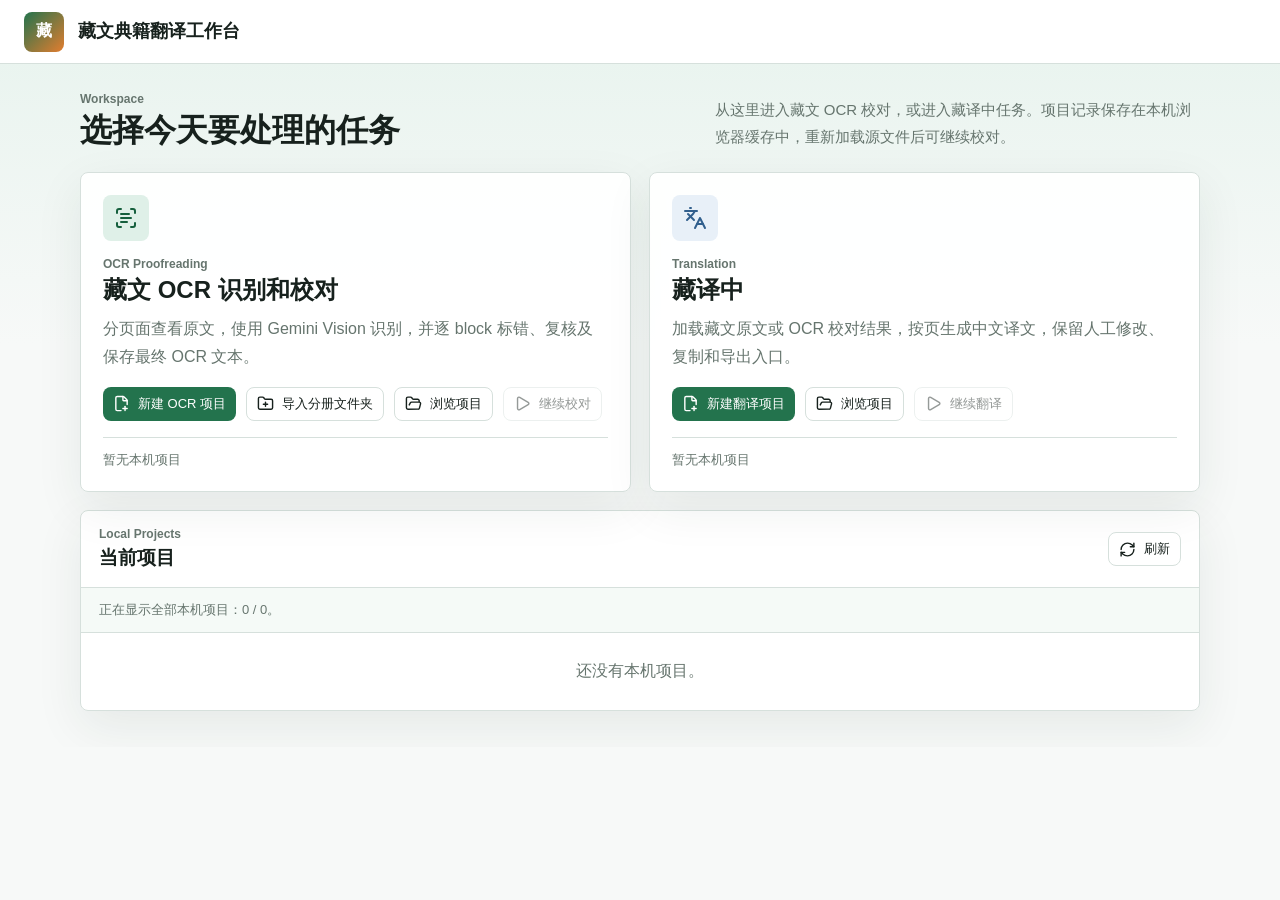
==== commit 89eeb431: "feat(zeabur): add server AI-only OCR edition" ====
--- a/tibetan-proofreading-app/index.html
+++ b/tibetan-proofreading-app/index.html
@@ -6,11 +6,11 @@
     <meta http-equiv="Cache-Control" content="no-store, no-cache, must-revalidate" />
     <meta http-equiv="Pragma" content="no-cache" />
     <meta http-equiv="Expires" content="0" />
-    <title>藏文典籍 OCR 对照工作台</title>
-    <link rel="stylesheet" href="./styles.css?v=20261007-row-bound-v25" />
+    <title>藏文典籍翻译工作台</title>
+    <link rel="stylesheet" href="./styles.css?v=20261011-proofread-autosave-v63" />
     <script src="./vendor/pdf.min.js" defer></script>
     <script src="./vendor/lucide.min.js" defer></script>
-    <script src="./app.js?v=20261007-row-bound-v25" defer></script>
+    <script src="./app.js?v=20261012-server-ai-only" defer></script>
   </head>
   <body>
     <main class="app-shell ocr-only-mode ai-only-mode">
@@ -18,7 +18,7 @@
         <div class="brand">
           <span class="brand-mark">藏</span>
           <div>
-            <h1>藏文典籍 OCR 对照工作台</h1>
+            <h1>藏文典籍翻译工作台</h1>
           </div>
         </div>
         <div class="project-actions" aria-label="项目操作">
@@ -103,7 +103,7 @@
             <div class="home-entry-body">
               <span class="eyebrow">OCR Proofreading</span>
               <h3>藏文 OCR 识别和校对</h3>
-              <p>分页面查看原文，对照 BDRC 与 Gemini Vision 识别结果，逐 block 标错、选择并保存最终 OCR 文本。</p>
+              <p>分页面查看原文，使用 Gemini Vision 识别，并逐 block 标错、复核及保存最终 OCR 文本。</p>
             </div>
             <div class="home-entry-actions">
               <button id="homeNewOcrProjectButton" class="primary-button compact" type="button">
@@ -236,7 +236,12 @@
           </div>
         </section>
 
-        <div class="pane-resizer" data-resizer="viewer-ocr" aria-hidden="true"></div>
+        <div class="viewer-ocr-divider">
+          <div class="pane-resizer viewer-ocr-resizer" data-resizer="viewer-ocr" aria-hidden="true"></div>
+          <button class="pane-collapse-button pane-resizer-toggle viewer-ocr-divider-toggle" type="button" data-collapse-pane="viewer" aria-label="折叠原文栏" title="折叠原文栏">
+            <i data-lucide="panel-left-close"></i>
+          </button>
+        </div>
 
         <section class="ocr-pane" aria-label="Gemini Vision OCR 结果">
           <div class="pane-header">
@@ -245,72 +250,81 @@
               <h2 id="ocrTitle">等待识别</h2>
             </div>
             <div id="ocrMeta" class="meta-pill">未识别</div>
-            <button class="pane-collapse-button" type="button" data-collapse-pane="ocr" aria-label="折叠 Gemini Vision OCR 栏" title="折叠 Gemini Vision OCR 栏">
-              <i data-lucide="panel-left-close"></i>
-            </button>
           </div>
 
           <div class="ocr-toolbar">
-            <button id="ocrButton" class="primary-button compact" type="button">
-              <i data-lucide="scan-text"></i>
-              <span>识别</span>
-            </button>
-            <label class="ocr-profile-control" for="ocrModeSelect">
-              <span>引擎</span>
-              <select id="ocrModeSelect" aria-label="OCR 识别引擎">
-                <option value="bdrc" selected>BDRC</option>
-                <option value="ai">Gemini Vision（逐行）</option>
-              </select>
-            </label>
-            <button id="batchOcrButton" class="ghost-button compact" type="button" disabled>批量识别剩余页</button>
-            <button id="cancelBatchOcrButton" class="ghost-button compact" type="button" hidden>停止批量</button>
-            <label class="ocr-profile-control" for="ocrProfileSelect">
-              <span>资料类型</span>
+            <div class="ocr-toolbar-row ocr-toolbar-primary">
+            <label class="ocr-profile-control resource-profile-control" for="ocrProfileSelect">
+              <span>类型</span>
               <select id="ocrProfileSelect" aria-label="藏文资料类型">
                 <option value="handwritten">手写体</option>
                 <option value="traditional" selected>传统经书印刷版式</option>
                 <option value="modern">现代印刷版式</option>
               </select>
             </label>
+            <div class="viewer-page-stepper ocr-page-navigation" aria-label="OCR 结果页面导航">
+              <button id="ocrFirstPageButton" class="icon-button compact page-jump-button" type="button" aria-label="右栏第一页" title="第一页"><i data-lucide="skip-back"></i></button>
+              <button id="ocrPrevPageButton" class="icon-button compact page-jump-button" type="button" aria-label="右栏上一页" title="上一页"><i data-lucide="chevron-left"></i></button>
+              <input id="ocrPageInput" class="viewer-page-input" type="number" min="1" value="1" aria-label="右栏当前页码" />
+              <span id="ocrPageTotal" class="viewer-page-total">/ 0</span>
+              <button id="ocrNextPageButton" class="icon-button compact page-jump-button" type="button" aria-label="右栏下一页" title="下一页"><i data-lucide="chevron-right"></i></button>
+              <button id="ocrLastPageButton" class="icon-button compact page-jump-button" type="button" aria-label="右栏最后一页" title="最后一页"><i data-lucide="skip-forward"></i></button>
+            </div>
+            <button id="ocrButton" class="primary-button compact" type="button">
+              <i data-lucide="scan-text"></i>
+              <span>识别</span>
+            </button>
+            <label class="ocr-profile-control ocr-engine-control" for="ocrModeSelect">
+              <span>引擎</span>
+              <select id="ocrModeSelect" aria-label="OCR 识别引擎">
+                <option value="ai" selected>Gemini Vision</option>
+              </select>
+            </label>
+            <button id="batchOcrButton" class="ghost-button compact" type="button" disabled>批量识别剩余页</button>
+            <button id="cancelBatchOcrButton" class="ghost-button compact" type="button" hidden>停止批量</button>
+            </div>
+            <div class="ocr-toolbar-row ocr-toolbar-secondary">
             <button id="copyButton" class="ghost-button compact quiet-action" type="button" aria-label="复制 OCR 文本" title="复制 OCR 文本">
               <i data-lucide="copy"></i>
               <span>复制</span>
             </button>
-            <button id="downloadTextButton" class="ghost-button compact" type="button" aria-label="下载 Markdown 校对结果" title="下载 Markdown 校对结果">
+            <button id="downloadTextButton" class="ghost-button compact" type="button" aria-label="下载所有页各模型 OCR 结果 Markdown" title="下载所有页各模型 OCR 结果、字数和错误统计 Markdown">
               <i data-lucide="file-down"></i>
               <span>Markdown</span>
             </button>
-            <div class="font-size-controls" role="group" aria-label="OCR 与校对字体大小">
-              <button
-                id="decreaseOcrFontButton"
-                class="icon-button compact font-size-button"
-                type="button"
-                aria-label="减小 OCR 与校对字体"
-                title="减小 OCR 与校对字体"
-              >
-                <span class="font-size-glyph" aria-hidden="true">A</span>
-                <i data-lucide="minus"></i>
-              </button>
-              <button
-                id="increaseOcrFontButton"
-                class="icon-button compact font-size-button"
-                type="button"
-                aria-label="增大 OCR 与校对字体"
-                title="增大 OCR 与校对字体"
-              >
-                <span class="font-size-glyph" aria-hidden="true">A</span>
-                <i data-lucide="plus"></i>
-              </button>
-            </div>
             <div id="ocrViewSwitch" class="view-switch" role="group" aria-label="OCR 结果显示方式">
               <button id="proofreadViewButton" class="view-switch-button" type="button">校对</button>
               <button id="compareViewButton" class="view-switch-button" type="button">对照</button>
               <button id="lineViewButton" class="view-switch-button active" type="button">逐行</button>
               <button id="textViewButton" class="view-switch-button" type="button">文本</button>
             </div>
-          </div>
-
-          <div id="batchOcrProgress" class="review-feedback" role="status" aria-live="polite"></div>
+            <div class="font-size-controls" role="group" aria-label="右栏识别文字大小">
+              <button
+                id="decreaseOcrFontButton"
+                class="icon-button compact font-size-button"
+                type="button"
+                aria-label="缩小右栏识别文字"
+                title="缩小右栏识别文字"
+              >
+                <span class="font-size-glyph" aria-hidden="true">A<sup>−</sup></span>
+              </button>
+              <button
+                id="increaseOcrFontButton"
+                class="icon-button compact font-size-button"
+                type="button"
+                aria-label="放大右栏识别文字"
+                title="放大右栏识别文字"
+              >
+                <span class="font-size-glyph" aria-hidden="true">A<sup>+</sup></span>
+              </button>
+            </div>
+            <div id="batchOcrProgress" class="review-feedback" role="status" aria-live="polite"></div>
+            <button class="pane-collapse-button" type="button" data-collapse-pane="ocr" aria-label="折叠 OCR 栏" title="折叠 OCR 栏">
+              <i data-lucide="panel-left-close"></i>
+            </button>
+            </div>
+          </div>
+
           <div id="ocrLineCompare" class="ocr-line-compare" aria-label="Gemini Vision OCR 逐行校对"></div>
 
           <textarea
--- a/tibetan-proofreading-app/styles.css
+++ b/tibetan-proofreading-app/styles.css
@@ -1506,6 +1506,8 @@
   padding: 6px;
   background: #f0f6ff;
 }
+.openai-review-candidate[contenteditable="true"] { cursor: text; outline: 1px solid transparent; }
+.openai-review-candidate[contenteditable="true"]:focus { outline: 2px solid #8b5cf6; outline-offset: 1px; background: #fff; }
 
 .ocr-source-line-actions .proofread-ai-review-button {
   min-height: 30px;
@@ -1844,6 +1846,39 @@
   background: #f8fbff;
 }
 
+.proofread-model-section.is-collapsed,
+.proofread-editor-group.proofread-model-section:has(.proofread-model-content[hidden]) {
+  min-height: 0;
+}
+
+.proofread-model-section .proofread-model-content[hidden],
+.workspace.proofread-merged-view .proofread-model-section .proofread-model-content[hidden] {
+  display: none !important;
+}
+
+.proofread-model-section .proofread-inline-action-group { margin-left: auto; flex: 0 0 auto; }
+.proofread-model-section .proofread-clear-shared-error-button {
+  width: auto;
+  min-width: 90px;
+  padding: 0 8px;
+  border-left: 0;
+  border-right: 1px solid #f7c8c1;
+}
+.proofread-model-toggle { flex: 0 0 auto; min-height: 30px; }
+.proofread-model-section.is-qwen,
+.proofread-model-section.is-openai {
+  width: 100%;
+  max-width: none;
+  border-bottom: 1px solid #e0e7e3;
+  gap: 0;
+  background: #f8fbff;
+}
+.proofread-independent-label { color: #244f7a; background: #f4f7fc; }
+.proofread-independent-label .review-provider-controls { display: inline-flex; }
+.proofread-independent-content { width: 100%; background: #fff; }
+.proofread-independent-content .openai-review-feedback { padding: 0 12px; }
+.proofread-independent-content .openai-review-candidate { padding: 14px 16px; }
+
 .proofread-editor-label {
   min-height: 42px;
   padding: 9px 16px;
@@ -1880,6 +1915,24 @@
   font-weight: 800;
   text-overflow: ellipsis;
   white-space: nowrap;
+}
+.proofread-editor-label > .proofread-line-quality {
+  display: inline-flex;
+  color: #5b6b63;
+  font-size: 11px;
+  font-weight: 700;
+  white-space: nowrap;
+}
+.independent-line-quality {
+  padding: 2px 6px 6px;
+  background: #f0f6ff;
+}
+.proofread-result-quality {
+  padding: 2px 16px 10px;
+  color: #5b6b63;
+  font-size: 12px;
+  font-weight: 700;
+  white-space: normal;
 }
 
 .proofread-editor-body {
@@ -2079,6 +2132,13 @@
   font-weight: 900;
 }
 
+.ocr-manual-edit-inline {
+  outline: 2px solid #16803c;
+  outline-offset: 1px;
+  border-radius: 5px;
+  background-color: #ecfdf3;
+}
+
 .ocr-diff-inline {
   padding: 0 2px 1px;
   border-bottom: 3px solid #f79009;
@@ -2394,7 +2454,54 @@
   }
 }
 
-/* Keep per-block Gemini review beside the recognition heading. */
-.proofread-editor-label { flex-wrap: wrap; }
-.proofread-editor-label .review-in-heading { margin-left: auto; font-weight: 400; }
+/* Keep each model's selector and error controls in the same horizontal row. */
+.proofread-model-section .proofread-editor-label {
+  flex-wrap: nowrap;
+  overflow-x: auto;
+  white-space: nowrap;
+}
+.proofread-model-section .proofread-editor-label > strong,
+.proofread-model-section .review-provider-controls { flex: 0 0 auto; }
+.proofread-model-section .review-provider-controls { flex-wrap: nowrap; }
+.proofread-editor-label .review-in-heading { margin-left: 0; font-weight: 400; }
 .proofread-editor-label .review-in-heading .review-feedback:empty { display: none; }
+
+/* Hide the source pane completely in OCR, retaining its DOM and page state. */
+.workspace.ocr-only-mode.viewer-collapsed .viewer-pane,
+.workspace.ocr-only-mode.viewer-collapsed .pane-resizer[data-resizer="viewer-ocr"] {
+  display: none;
+}
+.app-shell.ai-only-mode .workspace.ocr-only-mode.viewer-collapsed {
+  grid-template-columns: minmax(0, 1fr);
+}
+.viewer-visibility-button {
+  display: inline-flex;
+  align-items: center;
+  gap: 6px;
+}
+
+/* Reserve the source toggle independently of navigation's intrinsic width. */
+.viewer-pane-header {
+  position: relative;
+  flex-wrap: wrap;
+  padding-right: 66px;
+}
+.viewer-pane-header > .pane-collapse-button {
+  position: absolute;
+  top: 14px;
+  right: 16px;
+}
+.viewer-pane-header .viewer-title-block {
+  min-width: 0;
+  max-width: 100%;
+}
+.viewer-header-actions,
+.viewer-header-actions .viewer-page-stepper {
+  flex-wrap: wrap;
+  max-width: 100%;
+}
+.workspace.viewer-collapsed .viewer-pane-header > .pane-collapse-button {
+  position: static;
+}
+
+.ocr-page-navigation { flex-wrap: wrap; justify-content: flex-start; }
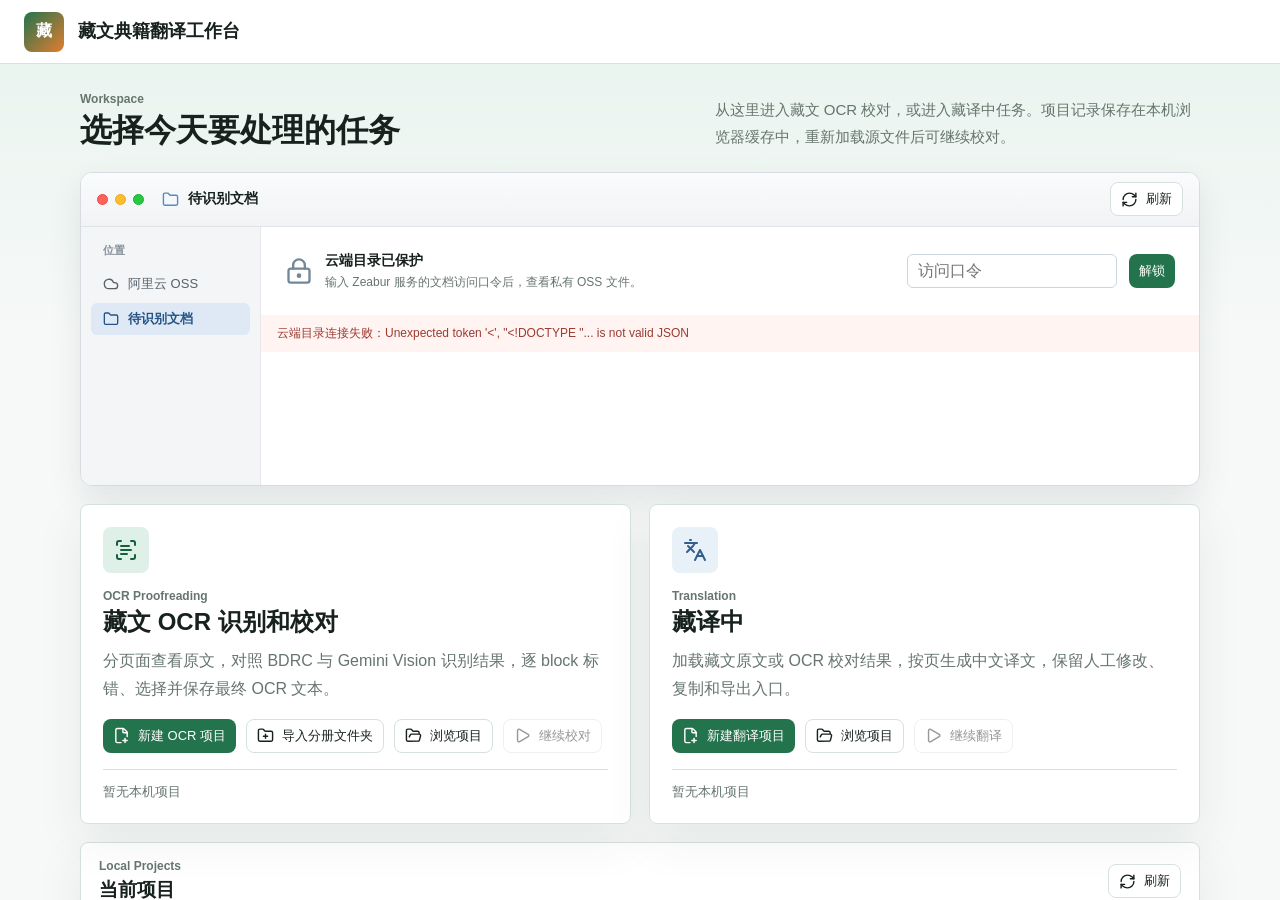
==== commit acbc3d44: "feat(translation): route OCR TXT through editable auto TB segmentation" ====
--- a/tibetan-proofreading-app/index.html
+++ b/tibetan-proofreading-app/index.html
@@ -7,10 +7,14 @@
     <meta http-equiv="Pragma" content="no-cache" />
     <meta http-equiv="Expires" content="0" />
     <title>藏文典籍翻译工作台</title>
-    <link rel="stylesheet" href="./styles.css?v=20261011-proofread-autosave-v63" />
+    <link rel="icon" type="image/png" href="./favicon.png?v=20261012-1551" />
+    <link rel="stylesheet" href="./styles.css?v=20261102-translation-actions" />
     <script src="./vendor/pdf.min.js" defer></script>
     <script src="./vendor/lucide.min.js" defer></script>
-    <script src="./app.js?v=20261012-server-ai-only" defer></script>
+    <script src="./line-vision-proofread.js?v=20261019-v2" defer></script>
+    <script src="./visual-proofread-panel.js?v=20261019-v2" defer></script>
+    <script src="./app.js?v=20261102-ocr-tb-handoff" defer></script>
+    <script src="./tb-translation-entry.js?v=20261101-tb-default" defer></script>
   </head>
   <body>
     <main class="app-shell ocr-only-mode ai-only-mode">
@@ -95,6 +99,36 @@
           <p>从这里进入藏文 OCR 校对，或进入藏译中任务。项目记录保存在本机浏览器缓存中，重新加载源文件后可继续校对。</p>
         </div>
 
+        <section id="cloudLibrary" class="home-cloud-library" aria-label="云端待识别文档">
+          <div class="finder-toolbar">
+            <div class="finder-window-dots" aria-hidden="true"><span></span><span></span><span></span></div>
+            <div class="finder-title"><i data-lucide="folder"></i><strong>待识别文档</strong><span id="cloudLibraryCount"></span></div>
+            <div class="finder-actions">
+              <button id="cloudLibraryUploadButton" class="ghost-button compact" type="button" aria-label="上传文件" hidden><i data-lucide="upload"></i><span>上传文件</span></button>
+              <input id="cloudLibraryUploadInput" type="file" accept=".pdf,.png,.jpg,.jpeg,.tif,.tiff,.docx,.md,.markdown,.txt" hidden />
+              <button id="cloudLibraryRefreshButton" class="ghost-button compact" type="button" aria-label="刷新云端文档"><i data-lucide="refresh-cw"></i><span>刷新</span></button>
+            </div>
+          </div>
+          <div class="finder-content">
+            <aside class="finder-sidebar" aria-label="位置"><span class="finder-sidebar-heading">位置</span><span class="finder-sidebar-item"><i data-lucide="cloud"></i>阿里云 OSS</span><span class="finder-sidebar-item is-active"><i data-lucide="folder"></i>待识别文档</span></aside>
+            <div class="finder-main">
+              <div id="cloudLibraryAuth" class="finder-auth">
+                <i data-lucide="lock-keyhole"></i>
+                <div><strong id="cloudLibraryAuthTitle">云端目录已保护</strong><p id="cloudLibraryAuthHint">输入 Zeabur 服务的文档访问口令后，查看私有 OSS 文件。</p></div>
+                <select id="collaboratorName" aria-label="协作者姓名" hidden></select>
+                <input id="cloudLibraryPassword" type="password" autocomplete="off" placeholder="访问口令" aria-label="云端文档访问口令" />
+                <button id="cloudLibraryUnlockButton" class="primary-button compact" type="button">解锁</button>
+              </div>
+              <div id="cloudLibraryStatus" class="finder-status" role="status" aria-live="polite"></div>
+              <div id="cloudLibraryFiles" hidden>
+                <nav id="cloudLibraryBreadcrumb" class="finder-breadcrumb" aria-label="当前文件夹"></nav>
+                <div class="finder-columns" aria-hidden="true"><span>名称</span><span>修改日期</span><span>大小</span><span>种类</span></div>
+                <div id="cloudLibraryRows" class="finder-rows"></div>
+              </div>
+            </div>
+          </div>
+        </section>
+
         <div class="home-entry-grid">
           <article class="home-entry-card" data-workflow-card="ocr">
             <div class="home-entry-icon">
@@ -103,7 +137,7 @@
             <div class="home-entry-body">
               <span class="eyebrow">OCR Proofreading</span>
               <h3>藏文 OCR 识别和校对</h3>
-              <p>分页面查看原文，使用 Gemini Vision 识别，并逐 block 标错、复核及保存最终 OCR 文本。</p>
+              <p>分页面查看原文，对照 BDRC 与 Gemini Vision 识别结果，逐 block 标错、选择并保存最终 OCR 文本。</p>
             </div>
             <div class="home-entry-actions">
               <button id="homeNewOcrProjectButton" class="primary-button compact" type="button">
@@ -277,7 +311,8 @@
             <label class="ocr-profile-control ocr-engine-control" for="ocrModeSelect">
               <span>引擎</span>
               <select id="ocrModeSelect" aria-label="OCR 识别引擎">
-                <option value="ai" selected>Gemini Vision</option>
+                <option value="bdrc">BDRC</option>
+                <option value="ai" selected>Gemini Vision（逐行）</option>
               </select>
             </label>
             <button id="batchOcrButton" class="ghost-button compact" type="button" disabled>批量识别剩余页</button>
@@ -291,6 +326,10 @@
             <button id="downloadTextButton" class="ghost-button compact" type="button" aria-label="下载所有页各模型 OCR 结果 Markdown" title="下载所有页各模型 OCR 结果、字数和错误统计 Markdown">
               <i data-lucide="file-down"></i>
               <span>Markdown</span>
+            </button>
+            <button id="prepareTbTranslationButton" class="ghost-button compact" type="button" title="从已校对的逐页原文预览 TB 分段并进入翻译">
+              <i data-lucide="text-select"></i>
+              <span>分段翻译</span>
             </button>
             <div id="ocrViewSwitch" class="view-switch" role="group" aria-label="OCR 结果显示方式">
               <button id="proofreadViewButton" class="view-switch-button" type="button">校对</button>
@@ -331,7 +370,7 @@
             id="ocrText"
             class="is-hidden"
             spellcheck="false"
-            placeholder="可编辑 PDF/Word 会优先显示直接提取的文本；扫描件可点击“识别”调用 OCR，也可以直接粘贴外部结果校对。"
+            placeholder="TXT、Markdown、DOCX 和含文本层的 PDF 会优先直接提取；扫描 PDF 或图片可点击“识别”调用 OCR，也可以直接粘贴外部结果校对。"
           ></textarea>
 
           <div class="result-summary">
@@ -414,7 +453,13 @@
               <i data-lucide="settings-2"></i>
               <span>角色管理</span>
             </button>
-            <span id="translationRoleModel" class="meta-pill role-model-pill">模型：默认</span>
+            <select id="translationRoleModel" class="meta-pill role-model-pill" aria-label="当前翻译模型" title="选择当前翻译角色使用的模型">
+              <option value="gemini:gemini-4-argon">Gemini 4 Argon</option>
+              <option value="gemini:gemini-3.8-flash">Gemini 3.8 Flash</option>
+              <option value="gemini:gemini-3.6-flash">Gemini 3.6 Flash</option>
+              <option value="gemini:gemini-3.5-flash-lite">Gemini 3.5 Flash-Lite</option>
+              <option value="gemini:gemini-3.1-pro-preview">Gemini 3.1 Pro Preview</option>
+            </select>
           </div>
 
           <div class="ocr-toolbar">
@@ -443,7 +488,7 @@
           <textarea
             id="translationText"
             spellcheck="false"
-            placeholder="点击“翻译”后，会优先使用 PDF/Word 文本层；没有可提取文本时再使用 OCR 或人工校对文本。"
+            placeholder="TXT、Markdown、DOCX 和含文本层的 PDF 可直接提取后翻译；扫描 PDF 或图片使用 OCR，也可翻译人工校对文本。"
           ></textarea>
 
           <div class="result-summary">
@@ -457,6 +502,9 @@
             </div>
           </div>
         </section>
+      </section>
+      <section id="tbTranslationView" class="tb-workspace-view" aria-label="TB 段落翻译对照" hidden>
+        <iframe id="tbTranslationFrame" title="TB 段落翻译对照" loading="lazy"></iframe>
       </section>
     </main>
 
@@ -511,7 +559,13 @@
               </label>
               <label class="wide-field">
                 模型
-                <input id="roleModelInput" type="text" placeholder="local:qwen3.6-27b:latest" />
+                <select id="roleModelInput" aria-label="翻译模型">
+                  <option value="gemini:gemini-4-argon">Gemini 4 Argon</option>
+                  <option value="gemini:gemini-3.8-flash">Gemini 3.8 Flash</option>
+                  <option value="gemini:gemini-3.6-flash">Gemini 3.6 Flash</option>
+                  <option value="gemini:gemini-3.5-flash-lite">Gemini 3.5 Flash-Lite</option>
+                  <option value="gemini:gemini-3.1-pro-preview">Gemini 3.1 Pro Preview</option>
+                </select>
               </label>
               <label>
                 temperature
--- a/tibetan-proofreading-app/styles.css
+++ b/tibetan-proofreading-app/styles.css
@@ -62,6 +62,34 @@
   overflow: hidden;
 }
 
+.app-shell.workbench-mode .tb-workspace-view {
+  grid-row: 4;
+  min-height: 0;
+  overflow: hidden;
+  padding: 8px 14px 10px;
+}
+
+.tb-workspace-view iframe {
+  display: block;
+  width: 100%;
+  height: 100%;
+  min-height: 0;
+  border: 1px solid var(--line);
+  border-radius: 12px;
+  background: var(--surface);
+}
+
+@media (max-width: 950px) {
+  .app-shell.workbench-mode .tb-workspace-view {
+    min-height: calc(100dvh - 120px);
+    padding: 8px;
+  }
+
+  .tb-workspace-view iframe {
+    min-height: calc(100dvh - 140px);
+  }
+}
+
 .translation-feature {
   display: none !important;
 }
@@ -127,6 +155,11 @@
   display: none;
 }
 
+.app-shell.translation-workflow #newProjectButton,
+.app-shell.translation-workflow #deleteProjectButton {
+  display: none;
+}
+
 .home-view {
   min-height: 0;
   padding: 28px 32px 36px;
@@ -236,6 +269,77 @@
   overflow: hidden;
   background: rgba(255, 255, 255, 0.96);
   box-shadow: var(--shadow);
+}
+
+.home-cloud-library {
+  max-width: 1120px;
+  margin: 0 auto 18px;
+  overflow: hidden;
+  border: 1px solid #d6dce2;
+  border-radius: 12px;
+  background: #fff;
+  box-shadow: 0 14px 32px rgba(38, 59, 70, 0.10);
+}
+
+.home-cloud-library[hidden], .finder-auth[hidden], #cloudLibraryFiles[hidden], .finder-status[hidden] {
+  display: none;
+}
+
+.finder-toolbar {
+  display: flex;
+  align-items: center;
+  gap: 18px;
+  min-height: 54px;
+  padding: 9px 16px;
+  border-bottom: 1px solid #dfe3e8;
+  background: linear-gradient(#fafbfc, #f1f3f5);
+}
+
+.finder-window-dots { display: flex; gap: 7px; }
+.finder-window-dots span { width: 11px; height: 11px; border-radius: 50%; background: #ff6059; border: 1px solid #e84b45; }
+.finder-window-dots span:nth-child(2) { background: #ffbd2e; border-color: #e7a923; }
+.finder-window-dots span:nth-child(3) { background: #28c840; border-color: #1cae34; }
+.finder-title { display: flex; align-items: center; gap: 9px; min-width: 0; font-size: 14px; }
+.finder-title .lucide { width: 17px; height: 17px; color: #568bc2; }
+.finder-title span { color: var(--muted); font-size: 12px; font-weight: 400; }
+.finder-actions { display: flex; align-items: center; gap: 8px; margin-left: auto; }
+.finder-actions [hidden] { display: none; }
+.finder-content { display: grid; grid-template-columns: 180px minmax(0, 1fr); min-height: 258px; }
+.finder-sidebar { display: grid; align-content: start; gap: 3px; padding: 16px 10px; border-right: 1px solid #e6e8eb; background: #f4f5f7; }
+.finder-sidebar-heading { padding: 0 12px 7px; color: #868f98; font-size: 11px; font-weight: 700; }
+.finder-sidebar-item { display: flex; align-items: center; gap: 9px; padding: 7px 12px; border-radius: 6px; color: #56616a; font-size: 13px; }
+.finder-sidebar-item.is-active { background: #dfe9f5; color: #245487; font-weight: 600; }
+.finder-sidebar-item .lucide { width: 16px; height: 16px; }
+.finder-main { min-width: 0; }
+.finder-auth { display: flex; flex-wrap: wrap; align-items: center; gap: 12px; padding: 24px; }
+.finder-auth > .lucide { width: 28px; height: 28px; color: #72879a; }
+.finder-auth > div { flex: 1 1 240px; }
+.finder-auth strong { font-size: 14px; }
+.finder-auth p { margin: 4px 0 0; color: var(--muted); font-size: 12px; }
+.finder-auth input { width: min(210px, 100%); min-height: 34px; padding: 6px 10px; border: 1px solid #ccd5dc; border-radius: 6px; }
+.finder-status { padding: 10px 16px; color: #577080; background: #f4f8fa; font-size: 12px; }
+.finder-status.is-error { color: #9b3b31; background: #fff4f1; }
+.finder-breadcrumb { display: flex; flex-wrap: wrap; align-items: center; gap: 6px; min-height: 43px; padding: 8px 17px; border-bottom: 1px solid #e8eaed; }
+.finder-crumb { border: 0; background: none; color: #597087; font: inherit; font-size: 12px; cursor: pointer; }
+.finder-crumb + .finder-crumb::before { content: "›"; margin-right: 10px; color: #9da9b2; }
+.finder-crumb[aria-current="page"] { color: #263843; font-weight: 700; cursor: default; }
+.finder-columns, .finder-row { display: grid; grid-template-columns: minmax(220px, 1fr) 135px 82px 100px; align-items: center; }
+.finder-columns { min-height: 31px; border-bottom: 1px solid #e8eaed; color: #7b8791; font-size: 11px; }
+.finder-columns span, .finder-cell { min-width: 0; padding: 6px 12px; text-align: left; }
+.finder-columns span + span, .finder-cell + .finder-cell { border-left: 1px solid #e8eaed; }
+.finder-rows { max-height: 355px; overflow: auto; }
+.finder-row { width: 100%; min-height: 39px; padding: 0; border: 0; border-bottom: 1px solid #f0f1f3; background: #fff; color: #384650; font: inherit; font-size: 12px; cursor: pointer; }
+.finder-row:nth-child(even) { background: #f8fafb; }
+.finder-row:hover, .finder-row:focus-visible { background: #e8f2fb; outline: none; }
+.finder-row-name { display: flex; align-items: center; gap: 9px; min-width: 0; overflow: hidden; text-overflow: ellipsis; white-space: nowrap; }
+.finder-row-name .lucide { flex: 0 0 auto; width: 17px; height: 17px; color: #568bc2; }
+.finder-empty { padding: 32px 16px; margin: 0; color: var(--muted); text-align: center; font-size: 13px; }
+
+@media (max-width: 760px) {
+  .finder-content { grid-template-columns: 1fr; }
+  .finder-sidebar { display: none; }
+  .finder-columns, .finder-row { grid-template-columns: minmax(160px, 1fr) 95px 75px; }
+  .finder-columns span:nth-child(4), .finder-cell:nth-child(4) { display: none; }
 }
 
 .home-section-header {
@@ -397,6 +501,14 @@
 .pane-toolbar,
 .ocr-toolbar {
   flex-wrap: wrap;
+}
+
+.ocr-toolbar-row {
+  display: flex;
+  align-items: center;
+  flex-wrap: wrap;
+  min-width: 0;
+  gap: 10px;
 }
 
 .ocr-profile-control {
@@ -675,6 +787,7 @@
 .workspace.translation-workflow .ocr-pane,
 .workspace.translation-workflow .ai-ocr-pane,
 .workspace.translation-workflow .pane-resizer[data-resizer="viewer-ocr"],
+.workspace.translation-workflow .viewer-ocr-divider,
 .workspace.translation-workflow .pane-resizer[data-resizer="ocr-ai"],
 .workspace.translation-workflow .pane-resizer[data-resizer="ai-translation"] {
   display: none !important;
@@ -755,6 +868,20 @@
   background: linear-gradient(180deg, rgba(35, 115, 77, 0.08), rgba(35, 115, 77, 0.2));
 }
 
+.viewer-ocr-divider {
+  position: relative;
+  z-index: 4;
+  width: 8px;
+  min-height: 0;
+}
+
+.viewer-ocr-divider > .pane-resizer {
+  position: absolute;
+  inset: 0;
+  width: 8px;
+  height: auto;
+}
+
 .pane-resizer::after {
   content: "";
   position: absolute;
@@ -783,8 +910,28 @@
 }
 
 .pane-resizer-toggle {
+  position: absolute;
+  z-index: 6;
+  top: 50%;
+  left: 50%;
+  width: 30px;
+  min-width: 30px;
+  height: 34px;
+  padding: 0;
   display: grid;
   place-items: center;
+  transform: translate(-50%, -50%);
+  border: 1px solid var(--line);
+  border-radius: 8px;
+  color: var(--green-deep);
+  background: #fff;
+  box-shadow: 0 3px 10px rgba(20, 45, 36, 0.12);
+  cursor: pointer;
+}
+
+.pane-resizer-toggle:hover {
+  border-color: var(--line-strong);
+  background: #f5faf7;
 }
 
 .translation-toggle {
@@ -1234,7 +1381,7 @@
   border-radius: 8px;
   background: rgba(255, 255, 255, 0.78);
   color: var(--ink);
-  font-family: "Songti SC", "Noto Serif Tibetan", serif;
+  font-family: "Noto Serif Tibetan", "Kailasa", "Microsoft Himalaya", "Noto Sans Tibetan", serif;
   font-size: 15px;
   line-height: 1.7;
   text-align: left;
@@ -1315,6 +1462,10 @@
   letter-spacing: 0;
 }
 
+#ocrText {
+  font-size: var(--ocr-font-size, 22px);
+}
+
 .is-hidden {
   display: none !important;
 }
@@ -1338,14 +1489,14 @@
   gap: 4px;
 }
 
-.font-size-controls + .view-switch {
+.view-switch + .font-size-controls {
   margin-left: 0;
 }
 
 .font-size-button {
   width: 36px;
   min-width: 36px;
-  gap: 0;
+  justify-content: center;
 }
 
 .font-size-button .font-size-glyph {
@@ -1355,12 +1506,12 @@
   line-height: 1;
 }
 
-.font-size-button .lucide {
-  width: 11px;
-  height: 11px;
-  margin-left: -1px;
-  align-self: flex-start;
-  margin-top: 7px;
+.font-size-button .font-size-glyph sup {
+  position: relative;
+  top: -0.15em;
+  margin-left: 1px;
+  font-size: 10px;
+  line-height: 0;
 }
 
 .view-switch-button {
@@ -1607,20 +1758,51 @@
   box-shadow: 0 0 0 2px rgba(35, 115, 77, 0.12);
 }
 
-.proofread-save-button {
-  min-width: 72px;
-  height: 30px;
-  padding: 0 10px;
-  gap: 5px;
-  border-color: var(--green);
-  color: #fff;
-  background: var(--green);
+.proofread-block-card.is-deleted {
+  border-style: dashed;
+  background: #fafafa;
+}
+
+.proofread-deleted-block-notice {
+  min-height: 54px;
+  padding: 10px 14px;
+  display: flex;
+  align-items: center;
+  justify-content: space-between;
+  gap: 12px;
+  color: #65736c;
+  background: #f7f9f8;
+  font-size: 13px;
+}
+
+.proofread-delete-block-button,
+.proofread-restore-block-button {
+  min-height: 30px;
+  padding: 0 9px;
+  border: 1px solid #e2b3ae;
+  border-radius: 7px;
+  color: #9d3027;
+  background: #fff7f6;
   font-size: 12px;
   font-weight: 800;
 }
 
-.proofread-save-button.is-saved::after {
-  content: " · 已保存";
+.proofread-restore-block-button {
+  flex: 0 0 auto;
+  border-color: #bfd5ca;
+  color: var(--green-deep);
+  background: #f4faf6;
+}
+
+.proofread-autosave-status {
+  color: var(--green-deep);
+  font-size: 11px;
+  font-weight: 700;
+  white-space: nowrap;
+}
+
+.proofread-autosave-status.is-error {
+  color: #b42318;
 }
 
 .proofread-options {
@@ -1695,6 +1877,20 @@
   border-radius: 0;
   color: #b42318;
   background: #fff5f3;
+}
+
+.proofread-floating-mark-action {
+  position: fixed;
+  z-index: 1200;
+  width: 68px;
+  min-height: 34px;
+  display: inline-flex;
+  align-items: center;
+  justify-content: center;
+  border: 1px solid #e7a39b;
+  color: #a52d23;
+  background: #fff5f3;
+  box-shadow: 0 5px 16px rgba(36, 31, 28, 0.2);
 }
 
 .proofread-clear-shared-error-button {
@@ -1756,6 +1952,151 @@
   cursor: pointer;
 }
 
+.line-vision-proofread {
+  padding: 12px 16px;
+  border-bottom: 1px solid #e0e7e3;
+  background: #f7fbf8;
+}
+
+.line-vision-header {
+  display: flex;
+  align-items: center;
+  justify-content: space-between;
+  gap: 12px;
+}
+
+.line-vision-heading {
+  color: var(--green-deep);
+  font-size: 13px;
+}
+
+.line-vision-review-button {
+  min-width: 132px;
+  min-height: 36px;
+  border: 1px solid #83b29c;
+  color: #155b3d;
+  background: #edf8f0;
+  font-weight: 700;
+}
+
+.line-vision-feedback {
+  display: block;
+  min-height: 20px;
+  margin-top: 8px;
+  padding: 8px 10px;
+  border: 1px solid #d7e5dc;
+  border-radius: 6px;
+  color: #405b4d;
+  background: #fff;
+  font-size: 13px;
+  line-height: 1.5;
+  overflow-wrap: anywhere;
+}
+
+.line-vision-proofread[data-review-state="running"] .line-vision-feedback {
+  border-color: #a7c7ed;
+  color: #164b78;
+  background: #f0f7ff;
+}
+
+.line-vision-proofread[data-review-state="complete"] .line-vision-feedback {
+  border-color: #9bc6a8;
+  color: #20603c;
+  background: #f1faf2;
+}
+
+.line-vision-proofread[data-review-state="error"] .line-vision-feedback {
+  border-color: #e5afa8;
+  color: #9d3027;
+  background: #fff5f3;
+}
+
+.line-vision-results {
+  display: grid;
+  gap: 8px;
+  margin-top: 10px;
+}
+
+.line-vision-source {
+  margin: 0 0 4px;
+  padding: 8px;
+  border: 1px solid #d6e1d7;
+  border-radius: 6px;
+  background: #fff;
+}
+
+.line-vision-source figcaption {
+  margin-bottom: 6px;
+  color: #405b4d;
+  font-size: 12px;
+  font-weight: 700;
+}
+
+.line-vision-source-scroll {
+  overflow-x: auto;
+}
+
+.line-vision-source img {
+  display: block;
+  width: 100%;
+  max-width: 100%;
+  max-height: 180px;
+  object-fit: contain;
+  cursor: pointer;
+}
+
+.line-vision-reading,
+.line-vision-candidate {
+  display: grid;
+  grid-template-columns: 90px minmax(0, 1fr);
+  gap: 8px;
+  align-items: baseline;
+  word-break: break-word;
+}
+
+.line-vision-reading > strong,
+.line-vision-candidate > strong {
+  font-size: 12px;
+  color: #52665a;
+}
+
+.line-vision-reading .tibetan-text,
+.line-vision-candidate .tibetan-text {
+  white-space: pre-wrap;
+  font-family: "Noto Serif Tibetan", "Kailasa", "Microsoft Himalaya", "Noto Sans Tibetan", serif;
+  font-size: var(--proofread-ocr-font-size, var(--ocr-font-size));
+}
+
+.line-vision-reading {
+  padding: 4px 0;
+  border-bottom: 1px solid #e2e9e5;
+}
+
+.line-vision-verdict {
+  grid-column: 2;
+  color: #52665a;
+  font-size: 12px;
+}
+
+.line-vision-verdict[data-status="confirmed"] {
+  color: #a52f26;
+}
+
+.line-vision-verdict[data-status="unresolved"],
+.line-vision-verdict[data-status="disagreement"] {
+  color: #906119;
+}
+
+.line-vision-confirmed-mark {
+  padding: 0 2px;
+  border: 1px solid #bc342c;
+  border-radius: 3px;
+  color: #aa201a;
+  background: #fff0ed;
+  font: inherit;
+  cursor: pointer;
+}
+
 .proofread-source-header {
   min-height: 42px;
   padding: 9px 16px;
@@ -1785,14 +2126,15 @@
 }
 
 .source-preview-scale-button {
-  width: 30px;
-  min-width: 30px;
-  height: 30px;
+  width: 40px;
+  min-width: 40px;
+  height: 40px;
+  padding: 0;
 }
 
 .source-preview-scale-button .lucide {
-  width: 16px;
-  height: 16px;
+  width: 24px;
+  height: 24px;
 }
 
 .proofread-source-panel span {
@@ -1807,10 +2149,10 @@
   min-height: var(--source-preview-min-height, 88px);
   padding: 8px 12px 10px;
   display: flex;
-  align-items: center;
+  align-items: flex-start;
   justify-content: flex-start;
   overflow-x: auto;
-  overflow-y: hidden;
+  overflow-y: visible;
   border: 0;
   border-top: 1px solid #e5ece8;
   border-radius: 0;
@@ -1856,15 +2198,16 @@
   display: none !important;
 }
 
-.proofread-model-section .proofread-inline-action-group { margin-left: auto; flex: 0 0 auto; }
+.proofread-model-section .proofread-inline-action-group { margin-left: 0; flex: 0 0 auto; }
 .proofread-model-section .proofread-clear-shared-error-button {
   width: auto;
-  min-width: 90px;
+  min-width: 58px;
   padding: 0 8px;
   border-left: 0;
   border-right: 1px solid #f7c8c1;
 }
-.proofread-model-toggle { flex: 0 0 auto; min-height: 30px; }
+.proofread-model-toggle { width: 30px; min-width: 30px; flex: 0 0 auto; min-height: 30px; margin-left: 0; padding: 0; gap: 0; }
+.proofread-model-toggle .lucide { width: 16px; height: 16px; }
 .proofread-model-section.is-qwen,
 .proofread-model-section.is-openai {
   width: 100%;
@@ -1915,6 +2258,12 @@
   font-weight: 800;
   text-overflow: ellipsis;
   white-space: nowrap;
+}
+.proofread-editor-status.is-manual-edit {
+  padding: 2px 8px;
+  border-radius: 999px;
+  color: #166534;
+  background: #dcfce7;
 }
 .proofread-editor-label > .proofread-line-quality {
   display: inline-flex;
@@ -1984,6 +2333,10 @@
   opacity: 1 !important;
 }
 
+.workspace.proofread-merged-view .proofread-block-card.is-duplicate-source {
+  display: none !important;
+}
+
 .proofread-result-editor {
   cursor: text;
 }
@@ -2466,27 +2819,65 @@
 .proofread-editor-label .review-in-heading { margin-left: 0; font-weight: 400; }
 .proofread-editor-label .review-in-heading .review-feedback:empty { display: none; }
 
-/* Hide the source pane completely in OCR, retaining its DOM and page state. */
-.workspace.ocr-only-mode.viewer-collapsed .viewer-pane,
-.workspace.ocr-only-mode.viewer-collapsed .pane-resizer[data-resizer="viewer-ocr"] {
+/* Hide the source pane while keeping its divider control available. */
+.workspace.ocr-only-mode.viewer-collapsed .viewer-pane {
+  display: none;
+}
+.workspace.ocr-only-mode.viewer-collapsed.proofread-merged-view {
+  position: relative;
+  grid-template-columns: minmax(0, 1fr);
+}
+.workspace.ocr-only-mode.viewer-collapsed.proofread-merged-view .viewer-ocr-divider {
+  position: absolute;
+  z-index: 5;
+  inset: 0 auto 0 24px;
+  width: 8px;
+  display: grid;
+}
+.workspace.ocr-only-mode.viewer-collapsed.proofread-merged-view .viewer-ocr-divider > .pane-resizer::after {
+  inset: 0 -4px;
+}
+.workspace.ocr-only-mode.viewer-collapsed.proofread-merged-view .viewer-ocr-divider > .viewer-ocr-divider-toggle {
+  top: 50%;
+  left: 0;
+  transform: translate(0, -50%);
+}
+.workspace.proofread-merged-view.ocr-only-mode .viewer-pane-header > .pane-collapse-button {
+  display: none;
+}
+.workspace:not(.proofread-merged-view) .viewer-ocr-divider-toggle {
   display: none;
 }
 .app-shell.ai-only-mode .workspace.ocr-only-mode.viewer-collapsed {
   grid-template-columns: minmax(0, 1fr);
 }
-.viewer-visibility-button {
-  display: inline-flex;
-  align-items: center;
-  gap: 6px;
-}
-
-/* Reserve the source toggle independently of navigation's intrinsic width. */
+
+.app-shell.workbench-mode #workbenchView .resource-profile-control {
+  order: -1;
+}
+
+.app-shell.workbench-mode #workbenchView .font-size-controls {
+  flex: 0 0 auto;
+  margin-left: 0;
+}
+
+.app-shell.workbench-mode #workbenchView .font-size-button {
+  width: 30px;
+  min-width: 30px;
+  height: 30px;
+  min-height: 30px;
+  padding: 0;
+}
+
+/* Keep the source-pane toggle in the header only in the translation workflow. */
 .viewer-pane-header {
+  flex-wrap: wrap;
+}
+.workspace.translation-workflow .viewer-pane-header {
   position: relative;
-  flex-wrap: wrap;
   padding-right: 66px;
 }
-.viewer-pane-header > .pane-collapse-button {
+.workspace.translation-workflow .viewer-pane-header > .pane-collapse-button {
   position: absolute;
   top: 14px;
   right: 16px;
@@ -2500,8 +2891,498 @@
   flex-wrap: wrap;
   max-width: 100%;
 }
-.workspace.viewer-collapsed .viewer-pane-header > .pane-collapse-button {
+.workspace.translation-workflow.viewer-collapsed .viewer-pane-header > .pane-collapse-button {
   position: static;
 }
 
 .ocr-page-navigation { flex-wrap: wrap; justify-content: flex-start; }
+
+/* Give per-block proofreading more vertical room in the single-workflow view. */
+.app-shell.workbench-mode .topbar {
+  min-height: 48px;
+  padding-block: 6px;
+}
+
+.app-shell.workbench-mode #workbenchView {
+  grid-row: 4;
+  padding-top: 8px;
+  padding-bottom: 10px;
+}
+
+.app-shell.workbench-mode #workbenchView .ocr-pane > .pane-header {
+  display: none;
+}
+
+.app-shell.workbench-mode #workbenchView .ocr-pane > .ocr-toolbar {
+  display: flex;
+  flex-direction: column;
+  align-items: stretch;
+  min-height: 0;
+  max-height: none;
+  padding: 5px 10px 4px;
+  gap: 4px;
+  overflow: visible;
+}
+
+.app-shell.workbench-mode #workbenchView .ocr-toolbar-row {
+  display: flex;
+  align-items: center;
+  flex-wrap: nowrap;
+  min-width: 0;
+  min-height: 30px;
+  gap: 5px;
+}
+
+.app-shell.workbench-mode #workbenchView .ocr-toolbar-primary {
+  overflow-x: auto;
+  scrollbar-width: thin;
+}
+
+.app-shell.workbench-mode #workbenchView .ocr-toolbar-secondary {
+  overflow-x: auto;
+  scrollbar-width: thin;
+}
+
+.app-shell.workbench-mode #workbenchView .ocr-engine-control {
+  display: none;
+}
+
+.app-shell.workbench-mode #workbenchView .ocr-profile-control {
+  white-space: nowrap;
+}
+
+.app-shell.workbench-mode #workbenchView .ocr-page-navigation {
+  flex-wrap: nowrap;
+  gap: 2px;
+}
+
+.app-shell.workbench-mode #workbenchView .ocr-page-navigation .page-jump-button {
+  flex: 0 0 26px;
+  width: 26px;
+  min-width: 26px;
+  height: 28px;
+  padding: 3px;
+}
+
+.app-shell.workbench-mode #workbenchView .ocr-page-navigation .page-jump-button .lucide {
+  width: 14px;
+  height: 14px;
+}
+
+.app-shell.workbench-mode #workbenchView .ocr-page-navigation .viewer-page-input {
+  width: 54px;
+  min-width: 54px;
+  height: 28px;
+  padding-inline: 4px;
+}
+
+.app-shell.workbench-mode #workbenchView .ocr-page-navigation .viewer-page-total {
+  white-space: nowrap;
+  padding-inline: 3px;
+}
+
+.app-shell.workbench-mode #workbenchView #ocrProfileSelect {
+  max-width: min(190px, 28vw);
+}
+
+.app-shell.workbench-mode #workbenchView .ocr-toolbar-secondary > [data-collapse-pane="ocr"] {
+  flex: 0 0 auto;
+  margin-left: auto;
+}
+
+.app-shell.workbench-mode #workbenchView #batchOcrProgress {
+  flex: 0 1 220px;
+  min-width: 48px;
+  max-width: 220px;
+  margin: 0;
+  overflow: hidden;
+  white-space: nowrap;
+  text-overflow: ellipsis;
+  overflow-wrap: normal;
+}
+
+.app-shell.workbench-mode #workbenchView .ocr-pane > .result-summary {
+  min-height: 48px;
+  padding: 7px 12px;
+  gap: 6px;
+}
+
+.app-shell.workbench-mode #workbenchView .ocr-pane > .result-summary .summary-label {
+  font-size: 11px;
+}
+
+.app-shell.workbench-mode #workbenchView .ocr-pane > .result-summary strong {
+  margin-top: 1px;
+  font-size: 15px;
+}
+
+/* Original-image visual proofreading, scoped to its own panel. */
+.visual-proofread-v2 { min-width: 0; }
+.visual-review-controls { display: flex; flex-wrap: wrap; gap: 8px; margin: 10px 0; }
+.visual-review-controls label { display: flex; align-items: center; gap: 6px; font-size: 12px; }
+.visual-review-controls select { max-width: 190px; }
+.visual-proofread-v2 details { min-width: 0; }
+.visual-proofread-v2 summary { padding: 8px 0; cursor: pointer; font-size: 13px; }
+.visual-proofread-v2 textarea { display: block; width: 100%; min-height: 84px; margin: 8px 0; }
+.visual-proofread-v2 .tibetan-text { font-size: 25px; line-height: 1.9; overflow-wrap: anywhere; white-space: pre-wrap; }
+.visual-cache-status { display: block; margin-top: 8px; color: #53665b; }
+.visual-fragment { border: 1px solid #cbd9d0; border-radius: 6px; background: #fff; padding: 0 10px 10px; }
+.visual-fragment > summary { color: #165c3d; font-weight: 600; }
+.visual-fragment > label { display: block; font-size: 12px; margin: 8px 0; }
+.visual-evidence-image { display: block; max-width: 100%; width: auto; max-height: 320px; object-fit: contain; cursor: zoom-in; margin: 8px 0; }
+.visual-fragment p, .visual-fragment small { font-size: 12px; line-height: 1.6; overflow-wrap: anywhere; }
+.visual-candidate-check { border-top: 1px solid #dde5df; margin-top: 10px; padding: 10px 0; }
+.visual-candidate-check > button { margin: 6px 6px 0 0; }
+.visual-candidate-check > small { display: block; }
+.visual-model-error { background: #fff1ee; color: #aa241d; border-bottom: 2px solid #d84032; cursor: pointer; }
+.visual-difference { background: #fff0b6; color: inherit; border-bottom: 2px solid #ce9309; cursor: pointer; }
+.visual-coverage { padding: 10px; border-left: 3px solid #668e77; background: #f0f6f2; font-size: 13px; }
+.visual-error { color: #a52218; }
+.visual-selection { position: relative; width: 100%; line-height: 0; }
+.visual-selection > img { width: 100%; height: auto; touch-action: none; cursor: crosshair; user-select: none; }
+.visual-selection-rect { position: absolute; border: 2px solid #d54932; background: #f0b94325; pointer-events: none; }
+.visual-proofread-v2 { padding: 12px; background: #f7faf8; border: 1px solid #dbe8df; border-radius: 8px; }
+.visual-proofread-v2 .line-vision-header { margin-bottom: 10px; }
+.visual-primary-controls { display: flex; gap: 8px; align-items: center; }
+.visual-start-button { background: #20734b; border: 1px solid #20734b; color: #fff; padding: 8px 16px; border-radius: 6px; font-weight: 600; cursor: pointer; }
+.visual-start-button:hover { background: #155b39; }
+.visual-start-button:disabled { opacity: .55; cursor: default; }
+.visual-proofread-v2 .line-vision-feedback { margin: 10px 0; padding: 8px 10px; }
+.visual-advanced { margin-top: 12px; border-top: 1px solid #dbe8df; }
+.visual-advanced > summary { color: #53665b; }
+.visual-advanced .visual-review-controls { margin: 4px 0 10px; }
+.visual-advanced .visual-roster { margin: 8px 0; }
+.visual-proofread-v2 .visual-fragment { margin-top: 8px; }
+.visual-proofread-v2 .visual-fragment > summary { font-size: 14px; }
+.visual-proofread-v2 .visual-fragment .visual-evidence-image { margin: 4px 0 8px; }
+.visual-proofread-v2 .visual-fragment > small { color: #68766d; }
+.visual-reason-details { margin: 5px 0; }
+.visual-candidate-check > p { margin: 4px 0; color: #53665b; }
+.optional-model-review > summary { cursor: pointer; color: #64766b; font-size: 12px; padding: 4px 0; }
+.optional-model-review[open] > summary { margin-bottom: 5px; }
+.proofread-block-card .proofread-editor-group,
+.proofread-block-card .proofread-editor-body { min-height: 0; }
+.proofread-block-card .proofread-editor-label { min-height: 36px; padding: 6px 16px; }
+.proofread-block-card .proofread-editor { min-height: 0; padding: 8px 16px 4px; }
+.proofread-block-card .proofread-result-quality,
+.proofread-block-card .independent-line-quality { font-size: 11px; font-weight: 400; color: #718078; padding-bottom: 6px; }
+.proofread-block-card .line-vision-proofread { padding: 10px 16px; background: #fbfcfb; }
+.proofread-block-card .line-vision-header { justify-content: flex-start; flex-wrap: wrap; }
+.proofread-block-card .visual-primary-controls { margin-left: auto; }
+.proofread-block-card .visual-start-button { padding: 5px 12px; }
+.proofread-block-card .line-vision-feedback { min-height: 0; margin: 5px 0; padding: 0; border: 0; background: transparent; font-size: 12px; }
+.proofread-block-card .visual-evidence-details { border-top: 1px solid #e4ebe6; }
+.proofread-block-card .visual-evidence-details > summary { color: #53665b; padding: 5px 0; }
+.proofread-additional-sources { width: 100%; margin-top: 8px; }
+.proofread-additional-sources > summary { cursor: pointer; color: #64766b; font-size: 12px; }
+.proofread-additional-sources .provider-line-review { margin-top: 6px; }
+.proofread-independent-label .optional-model-review { flex: 0 0 auto; font-weight: 400; }
+.proofread-independent-label .optional-model-review > summary { padding: 0; }
+.proofread-independent-label .optional-model-review[open] { padding: 4px 8px; border-radius: 5px; background: #fff; }
+.visual-edit-summary { display: grid; gap: 5px; margin-top: 6px; }
+.visual-edit-row { display: flex; flex-wrap: wrap; align-items: baseline; gap: 4px; }
+.visual-edit-row mark { font-size: 22px; line-height: 1.5; }
+.proofread-block-card .proofread-source-preview { display: block; overflow-x: hidden; padding: 7px 12px 9px; }
+.proofread-block-card .proofread-source-overview { width: 100%; }
+.proofread-block-card .proofread-source-overview img { display: block; min-width: 0; max-width: 100%; max-height: none; object-fit: contain; }
+.proofread-source-zoom { margin-top: 6px; font-size: 12px; color: #53665b; }
+.proofread-source-zoom > summary { cursor: pointer; }
+.proofread-source-zoom-scroll { overflow-x: auto; margin-top: 6px; }
+.proofread-source-zoom-scroll img { display: block; width: auto; max-width: none; height: auto; }
+.proofread-risk-toggle { display: inline-flex; align-items: center; gap: 5px; margin-right: auto; color: #66776b; font-size: 12px; cursor: pointer; }
+.proofread-risk-toggle input { margin: 0; }
+.proofread-block-card:not(.show-risk-marks) .ocr-risk-inline:not(.ocr-shared-error-inline) {
+  padding: 0;
+  border: 0;
+  border-radius: 0;
+  color: inherit;
+  background: transparent;
+  font-weight: inherit;
+  box-shadow: none;
+}
+@media (max-width: 600px) {
+  .visual-proofread-v2 { padding: 8px; }
+  .visual-primary-controls { flex-wrap: wrap; }
+  .visual-advanced .visual-review-controls { flex-direction: column; align-items: flex-start; }
+}
+
+/* Stack the workbench and home page on phones instead of forcing a desktop canvas. */
+@media (max-width: 760px) {
+  html,
+  body {
+    width: 100%;
+    min-width: 0;
+    min-height: 100%;
+    height: auto;
+  }
+
+  body {
+    overflow-x: hidden;
+    overflow-y: auto;
+  }
+
+  .app-shell {
+    width: 100%;
+    min-height: 100dvh;
+    height: auto;
+    grid-template-rows: auto auto auto auto;
+    overflow: visible;
+  }
+
+  .topbar {
+    min-height: 0;
+    padding: 10px 12px;
+    align-items: flex-start;
+    gap: 10px;
+  }
+
+  .brand {
+    gap: 9px;
+  }
+
+  .brand-mark {
+    flex: 0 0 36px;
+    width: 36px;
+    height: 36px;
+  }
+
+  .brand h1 {
+    font-size: 15px;
+  }
+
+  .project-actions {
+    flex-wrap: wrap;
+    gap: 6px;
+  }
+
+  .project-actions .compact {
+    min-height: 32px;
+    padding-inline: 8px;
+  }
+
+  .home-view {
+    min-width: 0;
+    padding: 18px 12px 24px;
+  }
+
+  .home-hero {
+    grid-template-columns: minmax(0, 1fr);
+    gap: 10px;
+    align-items: start;
+  }
+
+  .home-hero h2 {
+    font-size: clamp(23px, 7vw, 30px);
+  }
+
+  .home-hero p {
+    font-size: 14px;
+  }
+
+  .home-entry-grid {
+    grid-template-columns: minmax(0, 1fr);
+    gap: 12px;
+  }
+
+  .home-entry-card {
+    min-height: 0;
+    padding: 16px;
+    gap: 12px;
+  }
+
+  .home-entry-body h3 {
+    font-size: 21px;
+  }
+
+  .home-entry-actions {
+    gap: 8px;
+  }
+
+  .home-entry-actions > button {
+    flex: 1 1 145px;
+    justify-content: center;
+  }
+
+  .home-projects {
+    margin-top: 12px;
+  }
+
+  .home-project-list {
+    grid-template-columns: minmax(0, 1fr);
+  }
+
+  .home-project-card:nth-child(odd) {
+    border-right: 0;
+  }
+
+  .home-section-header {
+    padding: 12px;
+  }
+
+  .home-cloud-library {
+    margin-bottom: 12px;
+    border-radius: 9px;
+  }
+
+  .finder-toolbar {
+    gap: 9px;
+    padding: 8px 10px;
+  }
+
+  .finder-window-dots {
+    gap: 4px;
+  }
+
+  .finder-window-dots span {
+    width: 8px;
+    height: 8px;
+  }
+
+  .finder-auth {
+    padding: 14px;
+  }
+
+  .finder-auth > div {
+    flex-basis: calc(100% - 44px);
+  }
+
+  .finder-auth input {
+    flex: 1 1 150px;
+    width: auto;
+  }
+
+  .finder-columns,
+  .finder-row {
+    grid-template-columns: minmax(0, 1fr);
+  }
+
+  .finder-columns span:nth-child(n + 2),
+  .finder-cell:nth-child(n + 2) {
+    display: none;
+  }
+
+  .workspace,
+  .workspace.ocr-only-mode,
+  .workspace.translation-collapsed,
+  .workspace.translation-enabled,
+  .workspace.translation-workflow,
+  .workspace.proofread-merged-view,
+  .workspace.proofread-merged-view.translation-collapsed,
+  .workspace.proofread-merged-view.ocr-only-mode {
+    min-width: 0;
+    min-height: 0;
+    padding: 8px 10px 20px;
+    display: grid;
+    grid-template-columns: minmax(0, 1fr) !important;
+    grid-auto-rows: auto;
+    gap: 10px;
+    align-items: stretch;
+    overflow: visible;
+  }
+
+  .workspace > .pane-resizer,
+  .workspace > .viewer-ocr-divider,
+  .workspace > .pane-resizer-toggle {
+    display: none !important;
+  }
+
+  .workspace > .viewer-pane,
+  .workspace > .ocr-pane,
+  .workspace > .ai-ocr-pane,
+  .workspace > .translation-pane {
+    width: 100%;
+    min-width: 0;
+    min-height: 0;
+    height: auto;
+    border-radius: 8px;
+  }
+
+  .workspace > .viewer-pane {
+    height: min(62dvh, 620px);
+    min-height: 340px;
+  }
+
+  .workspace > .ocr-pane,
+  .workspace > .ai-ocr-pane,
+  .workspace > .translation-pane {
+    min-height: 48dvh;
+  }
+
+  .workspace.viewer-collapsed > .viewer-pane,
+  .workspace.ocr-collapsed > .ocr-pane,
+  .workspace.ai-collapsed > .ai-ocr-pane {
+    min-height: 0;
+    height: auto;
+  }
+
+  .pane-header {
+    min-height: 0;
+    padding: 10px;
+    gap: 8px;
+  }
+
+  .viewer-pane-header {
+    flex-wrap: wrap;
+  }
+
+  .viewer-pane-header .viewer-title-block {
+    flex: 1 1 150px;
+    min-width: 0;
+  }
+
+  .viewer-header-actions {
+    flex: 1 1 100%;
+    justify-content: flex-start;
+    flex-wrap: wrap;
+    gap: 7px;
+  }
+
+  .viewer-page-stepper {
+    justify-content: flex-start;
+    gap: 4px;
+  }
+
+  .viewer-page-input {
+    width: 54px;
+  }
+
+  .pane-collapse-button {
+    flex: 0 0 32px;
+    width: 32px;
+    min-width: 32px;
+    height: 32px;
+  }
+
+  .proofread-block-card .proofread-editor-label {
+    padding-inline: 9px;
+  }
+
+  .proofread-block-card .proofread-editor {
+    padding-inline: 10px;
+  }
+}
+
+@media (max-width: 420px) {
+  .topbar {
+    flex-direction: column;
+  }
+
+  .project-actions {
+    width: 100%;
+    justify-content: flex-start;
+  }
+
+  .home-entry-actions > button {
+    flex-basis: 100%;
+  }
+
+  .finder-title {
+    gap: 6px;
+    font-size: 13px;
+  }
+
+  .finder-actions .compact {
+    min-height: 32px;
+    padding-inline: 7px;
+  }
+}
